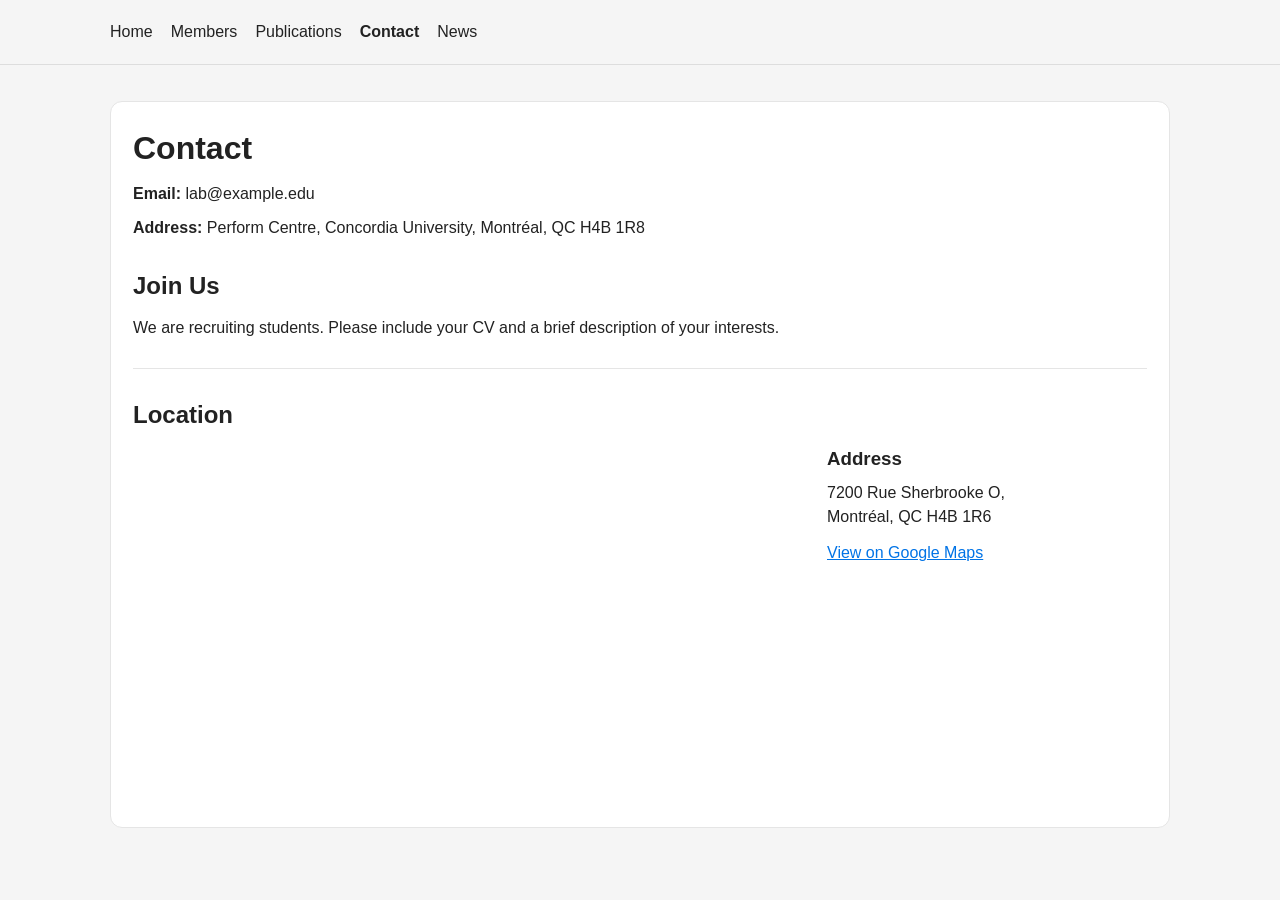
==== contact.html @ 84c17d94 "Add files via upload" ====
<!DOCTYPE html>
<html lang="en">

<head>
  <meta charset="UTF-8" />
  <meta name="viewport" content="width=device-width, initial-scale=1" />
  <title>Contact | Darlington Lab</title>
  <style>
    :root {
      --bg: #f5f5f5;
      --card: #ffffff;
      --text: #222;
      --muted: #555;
      --line: #e5e5e5;
      --navbg: #f5f5f5;
      --navline: #ddd;
      --link: #0073e6;
    }

    * {
      box-sizing: border-box;
    }

    body {
      font-family: Arial, sans-serif;
      margin: 0;
      color: var(--text);
      background: var(--bg);
      line-height: 1.5;
    }

    .container {
      max-width: 1100px;
      margin: 0 auto;
      padding: 0 20px;
    }

    nav {
      background: var(--navbg);
      border-bottom: 1px solid var(--navline);
    }

    nav .container {
      display: flex;
      gap: 18px;
      align-items: center;
      padding: 14px 20px;
    }

    nav a {
      text-decoration: none;
      color: var(--text);
      padding: 6px 0;
    }

    nav a.active {
      font-weight: 700;
    }

    main {
      padding: 36px 0 70px;
    }

    .card {
      background: var(--card);
      border: 1px solid var(--line);
      border-radius: 12px;
      padding: 22px;
    }

    h1 {
      margin: 0 0 10px;
    }

    h2 {
      margin: 28px 0 12px;
    }

    h3 {
      margin: 18px 0 8px;
    }

    p {
      margin: 10px 0;
    }

    ul {
      margin: 10px 0 0 22px;
    }

    a {
      color: var(--link);
    }

    a:hover {
      opacity: 0.9;
    }

    hr {
      border: none;
      border-top: 1px solid var(--line);
      margin: 28px 0;
    }

    /* News list */
    .news-list {
      list-style: none;
      padding: 0;
      margin: 0;
    }

    .news-list li {
      display: flex;
      gap: 18px;
      padding: 12px 0;
      border-bottom: 1px solid var(--line);
    }

    .news-date {
      font-weight: 700;
      min-width: 90px;
      color: #444;
    }

    .news-text {
      color: #333;
    }

    /* Members grid cards */
    .grid {
      display: grid;
      grid-template-columns: repeat(auto-fit, minmax(250px, 1fr));
      gap: 22px;
    }

    .member-card {
      background: var(--card);
      border: 1px solid var(--line);
      border-radius: 12px;
      padding: 18px;
      text-align: center;
    }

    .member-card img {
      width: 150px;
      height: 150px;
      object-fit: cover;
      border-radius: 50%;
      display: block;
      margin: 0 auto 12px;
    }

    .member-card h3 {
      margin: 10px 0 6px;
    }

    .member-card p {
      margin: 6px 0;
      color: var(--muted);
      font-size: 14px;
    }

    /* Location layout */
    .location-wrap {
      display: flex;
      gap: 20px;
      align-items: flex-start;
      justify-content: center;
      flex-wrap: wrap;
    }

    .map-box {
      flex: 1 1 640px;
      min-width: 320px;
    }

    .map-box iframe {
      width: 100%;
      height: 360px;
      border: 0;
      display: block;
      border-radius: 12px;
    }

    .addr-box {
      flex: 0 1 320px;
      min-width: 240px;
    }
  </style>

</head>

<body>

  <nav>
    <div class="container">
      <a href="index.html">Home</a>
      <a href="members.html">Members</a>
      <a href="publications.html">Publications</a>
      <a class="active" href="contact.html">Contact</a>
      <a href="news.html">News</a>
    </div>
  </nav>

  <main>
    <div class="container">

      <div class="card">
        <h1>Contact</h1>

        <p><strong>Email:</strong> lab@example.edu</p>
        <p><strong>Address:</strong> Perform Centre, Concordia University, Montréal, QC H4B 1R8</p>

        <h2>Join Us</h2>
        <p>We are recruiting students. Please include your CV and a brief description of your interests.</p>

        <hr />

        <h2>Location</h2>
        <div class="location-wrap">
          <div class="map-box">
            <iframe
              src="https://www.google.com/maps/embed?pb=!1m18!1m12!1m3!1d1399.3121478005976!2d-73.63801662219493!3d45.457226550811356!2m3!1f0!2f0!3f0!3m2!1i1024!2i768!4f13.1!3m3!1m2!1s0x4cc9172decec617d%3A0xe875adb3de2d89b!2sConcordia%20University%20School%20of%20Health!5e0!3m2!1szh-CN!2sca!4v1771370919265!5m2!1szh-CN!2sca"
              loading="lazy" referrerpolicy="no-referrer-when-downgrade">
            </iframe>
          </div>
          <div class="addr-box">
            <h3 style="margin-top:0;">Address</h3>
            <p style="margin:0 0 12px 0;">
              7200 Rue Sherbrooke O,<br />
              Montréal, QC H4B 1R6
            </p>
            <p style="margin:0;">
              <a href="https://www.google.com/maps?q=7200+Rue+Sherbrooke+O,+Montr%C3%A9al,+QC+H4B+1R6" target="_blank"
                rel="noopener">
                View on Google Maps
              </a>
            </p>
          </div>
        </div>
      </div>

    </div>
  </main>
</body>

</html>
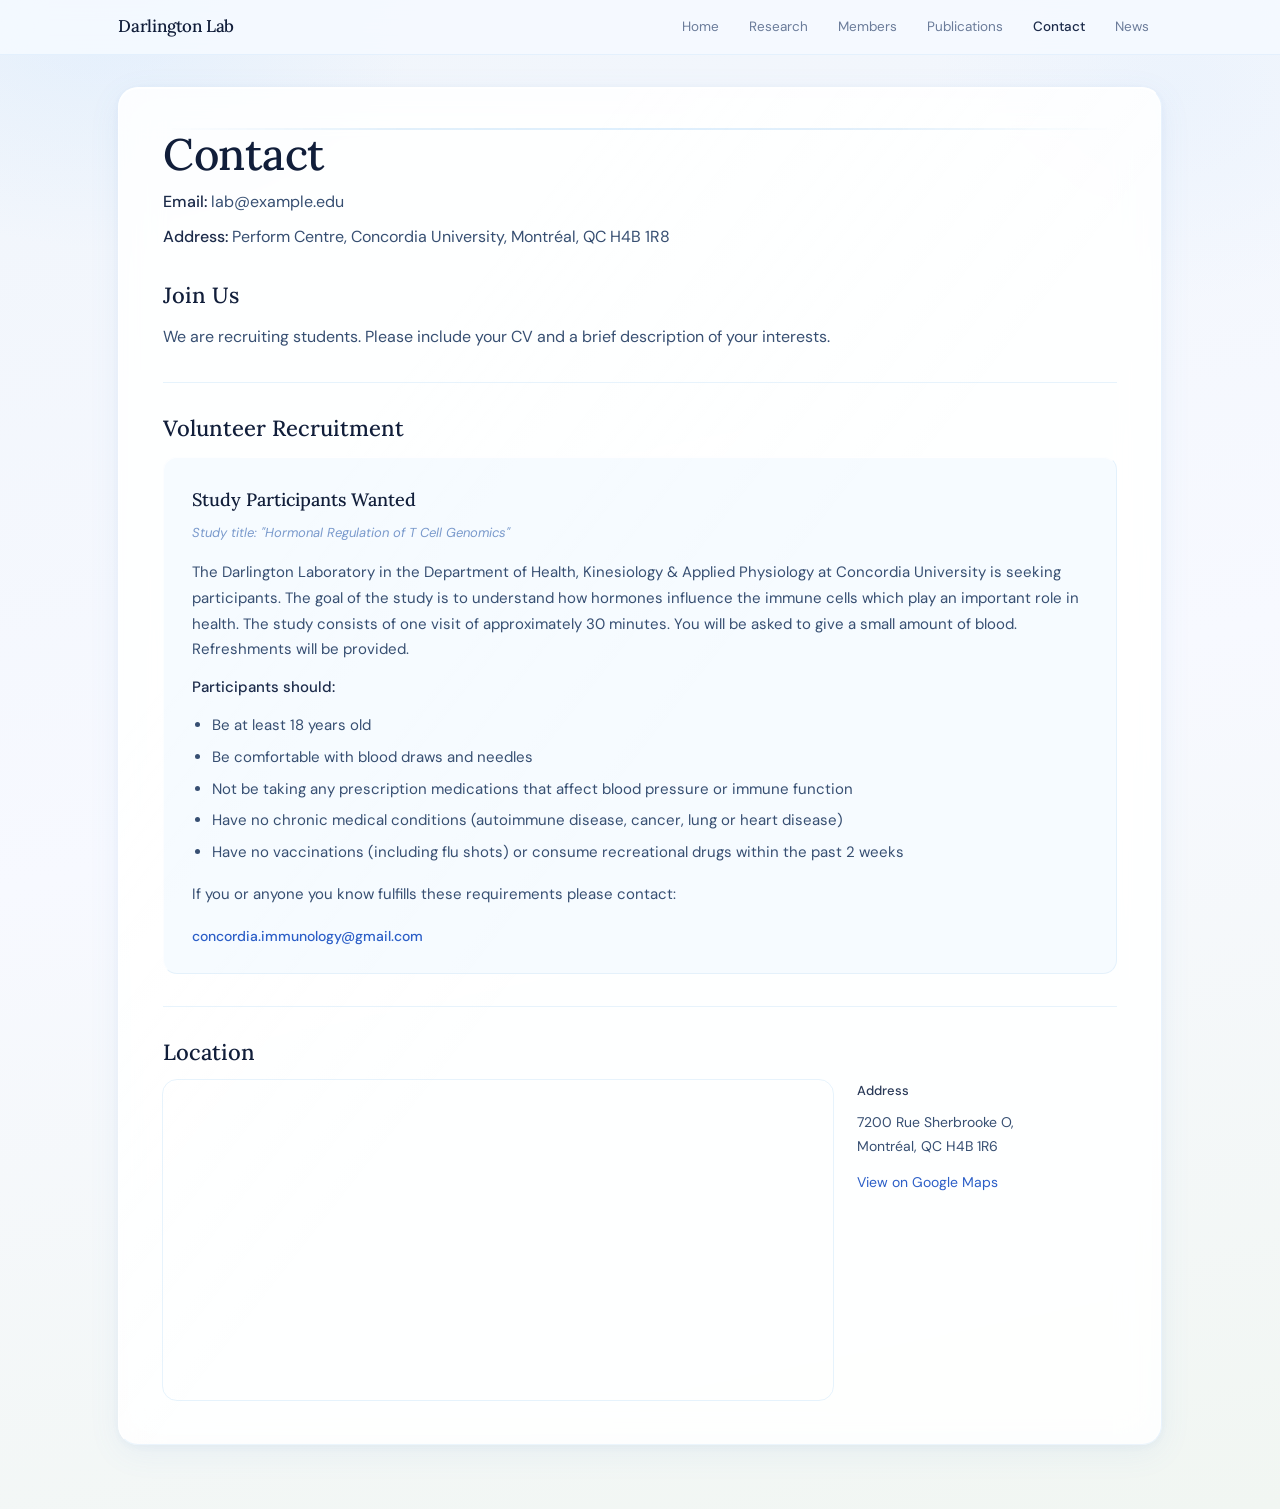
==== commit f915bffe: "Add files via upload 3.19, seperate research, adjust index, add volunteer" ====
--- a/contact.html
+++ b/contact.html
@@ -1,247 +1,203 @@
 <!DOCTYPE html>
 <html lang="en">
-
 <head>
   <meta charset="UTF-8" />
   <meta name="viewport" content="width=device-width, initial-scale=1" />
   <title>Contact | Darlington Lab</title>
+  <link href="https://fonts.googleapis.com/css2?family=Lora:ital,wght@0,400;0,500;1,400&family=DM+Sans:wght@300;400;500&display=swap" rel="stylesheet">
   <style>
-    :root {
-      --bg: #f5f5f5;
-      --card: #ffffff;
-      --text: #222;
-      --muted: #555;
-      --line: #e5e5e5;
-      --navbg: #f5f5f5;
-      --navline: #ddd;
-      --link: #0073e6;
+    *,*::before,*::after{box-sizing:border-box;margin:0;padding:0;}
+    body{font-family:'DM Sans',sans-serif;font-weight:400;line-height:1.72;color:#1c2b4a;
+      background:
+        radial-gradient(ellipse 45% 30% at 8% 0%,rgba(186,219,255,0.25) 0%,transparent 55%),
+        radial-gradient(ellipse 38% 28% at 92% 6%,rgba(200,225,255,0.16) 0%,transparent 50%),
+        linear-gradient(168deg,#f0f5fb 0%,#f7f9ff 50%,#f1f6f2 100%);
+      min-height:100vh;}
+    .g{position:relative;background:rgba(255,255,255,0.82);
+      backdrop-filter:blur(20px) brightness(1.02) saturate(1.06);
+      -webkit-backdrop-filter:blur(20px) brightness(1.02) saturate(1.06);
+      border-top:1px solid rgba(255,255,255,0.92);
+      border-left:1px solid rgba(255,255,255,0.72);
+      border-right:1px solid rgba(170,210,245,0.26);
+      border-bottom:1px solid rgba(158,200,238,0.20);
+      box-shadow:0 1px 0 rgba(255,255,255,0.88) inset,-1px 0 0 rgba(255,255,255,0.50) inset,
+        0 8px 32px rgba(90,140,210,0.08),0 2px 8px rgba(90,140,210,0.06);
+      overflow:hidden;}
+    .g::before{content:'';position:absolute;top:0;left:8%;right:8%;height:1px;
+      background:rgba(255,255,255,0.96);pointer-events:none;z-index:9;}
+    .g::after{content:'';position:absolute;inset:0;
+      background:linear-gradient(128deg,transparent 24%,rgba(255,255,255,0.18) 31%,rgba(255,255,255,0.22) 36%,rgba(255,255,255,0.10) 42%,transparent 53%);
+      pointer-events:none;z-index:2;}
+    .g-edge{position:absolute;bottom:0;left:0;right:0;height:2px;
+      background:linear-gradient(90deg,transparent,rgba(152,200,240,0.28) 25%,rgba(172,215,250,0.40) 50%,rgba(152,200,240,0.28) 75%,transparent);
+      pointer-events:none;}
+    .g>*{position:relative;z-index:3;}
+    nav{position:sticky;top:0;z-index:50;background:rgba(245,250,255,0.88);
+      backdrop-filter:blur(20px);-webkit-backdrop-filter:blur(20px);
+      border-bottom:1px solid rgba(170,210,245,0.22);}
+    .nav-inner{max-width:1100px;margin:0 auto;padding:0 28px;
+      display:flex;align-items:center;justify-content:space-between;height:54px;}
+    .nav-logo{font-family:'Lora',serif;font-size:17px;font-weight:500;
+      color:#111e3a;text-decoration:none;letter-spacing:-0.2px;}
+    .nav-links{display:flex;gap:4px;}
+    .nav-links a{text-decoration:none;font-size:13.5px;font-weight:400;color:#6b7c9a;
+      padding:6px 13px;border-radius:8px;transition:color .18s,background .18s;}
+    .nav-links a:hover{color:#1c2b4a;background:rgba(255,255,255,0.60);}
+    .nav-links a.active{font-weight:500;color:#1c2b4a;}
+    .wrap{max-width:1100px;margin:0 auto;padding:32px 28px 64px;}
+    .card{border-radius:20px;padding:40px 44px 44px;}
+    hr{border:none;border-top:1px solid rgba(170,210,245,0.28);margin:32px 0;}
+    h1{font-family:'Lora',serif;font-size:44px;font-weight:500;letter-spacing:-0.3px;
+      color:#111e3a;margin:0 0 10px;line-height:1.1;}
+    h2{font-family:'Lora',serif;font-size:22px;font-weight:500;color:#111e3a;
+      margin:32px 0 14px;line-height:1.2;}
+    h2:first-of-type{margin-top:0;}
+    h3{font-family:'DM Sans',sans-serif;font-size:13px;font-weight:500;color:#2a3a58;margin:0 0 8px;}
+    p{font-size:16px;margin:7px 0;color:#374f72;}
+    strong{font-weight:500;color:#1c2b4a;}
+    a{color:#2b5ec7;text-decoration:none;transition:color .18s;}
+    a:hover{color:#1a3fa0;}
+    ul{margin:10px 0 0 22px;font-size:16px;color:#374f72;}
+    li{margin-bottom:7px;}
+    .news-list{list-style:none;padding:0;margin:0;}
+    .news-list li{display:flex;gap:22px;padding:13px 0;border-bottom:1px solid rgba(170,210,245,0.22);}
+    .news-list li:last-child{border-bottom:none;}
+    .news-date{font-size:13px;font-weight:400;min-width:74px;color:#7a9acc;padding-top:2px;}
+    .news-text{font-size:15px;color:#2e3f5c;}
+    .news-text em{font-style:italic;color:#1c2b4a;}
+    .grid{display:grid;grid-template-columns:repeat(3,1fr);gap:14px;}
+    .member-card{border-radius:14px;padding:24px 18px;text-align:center;
+      background:rgba(255,255,255,0.55);
+      border-top:1px solid rgba(255,255,255,0.90);border-left:1px solid rgba(255,255,255,0.68);
+      border-right:1px solid rgba(170,210,245,0.22);border-bottom:1px solid rgba(158,200,238,0.18);
+      box-shadow:0 1px 0 rgba(255,255,255,0.80) inset;position:relative;overflow:hidden;}
+    .member-card::before{content:'';position:absolute;top:0;left:8%;right:8%;height:1px;
+      background:rgba(255,255,255,0.90);pointer-events:none;}
+    .member-card>*{position:relative;z-index:2;}
+    .member-card img{width:90px;height:90px;border-radius:50%;object-fit:cover;
+      display:block;margin:0 auto 14px;border:1px solid rgba(255,255,255,0.72);
+      box-shadow:0 3px 14px rgba(80,130,210,0.12);}
+    .member-card h3{font-size:15px;font-weight:500;color:#1c2b4a;margin:0 0 4px;}
+    .member-card .role{font-size:13px;color:#6b7c9a;margin:0;}
+    .member-card .field{font-size:12px;color:#9ab0cc;margin:3px 0 0;}
+    .pub-year{font-family:'Lora',serif;font-size:19px;font-weight:500;
+      color:#111e3a;margin:28px 0 10px;}
+    .pub-year:first-of-type{margin-top:0;}
+    .pub-list{list-style:none;padding:0;margin:0;}
+    .pub-list li{font-size:15px;color:#374f72;line-height:1.65;
+      padding:10px 0 10px 16px;border-bottom:1px solid rgba(170,210,245,0.18);position:relative;}
+    .pub-list li:last-child{border-bottom:none;}
+    .pub-list li::before{content:'';position:absolute;left:0;top:19px;
+      width:4px;height:4px;border-radius:50%;background:rgba(120,170,230,0.5);}
+    .pub-list li em{font-style:italic;}
+    .pub-list a{font-size:13px;color:#2b5ec7;margin-left:6px;}
+    .location-wrap{display:flex;gap:24px;align-items:flex-start;flex-wrap:wrap;}
+    .map-box{flex:1 1 600px;min-width:300px;}
+    .map-box iframe{width:100%;height:320px;border:0;display:block;border-radius:14px;
+      outline:1px solid rgba(170,210,245,0.28);}
+    .addr-box{flex:0 1 260px;min-width:200px;}
+    .addr-box h3{margin:0 0 8px;}
+    .addr-box p{font-size:14px;color:#374f72;margin:0 0 12px;}
+    /* technique tags */
+    .tags{display:flex;flex-wrap:wrap;gap:8px;margin-top:12px;}
+    .tag{font-size:13px;font-weight:400;color:#2e4a7a;
+      background:rgba(210,228,255,0.45);
+      border:1px solid rgba(170,210,245,0.50);
+      border-radius:6px;padding:5px 13px;}
+    /* volunteer box */
+    .volunteer-box{
+      background:rgba(230,242,255,0.45);
+      border:1px solid rgba(150,200,245,0.40);
+      border-radius:14px;padding:28px 32px;margin-top:4px;}
+    .volunteer-box h3{font-family:'Lora',serif;font-size:18px;font-weight:500;
+      color:#111e3a;margin:0 0 12px;}
+    .volunteer-box p{font-size:15px;color:#374f72;margin:0 0 10px;}
+    .volunteer-box ul{margin:10px 0 10px 22px;font-size:15px;color:#374f72;}
+    .volunteer-box li{margin-bottom:6px;}
+    .volunteer-box .contact-line{font-size:15px;color:#374f72;margin-top:14px;}
+
+    .volunteer-box{
+      border-radius:14px;padding:28px 28px 24px;margin-top:4px;
+      background:rgba(235,245,255,0.45);
+      border-top:1px solid rgba(255,255,255,0.90);
+      border-left:1px solid rgba(255,255,255,0.68);
+      border-right:1px solid rgba(170,210,245,0.25);
+      border-bottom:1px solid rgba(158,200,238,0.20);
+      box-shadow:0 1px 0 rgba(255,255,255,0.80) inset;
+      position:relative;overflow:hidden;
     }
-
-    * {
-      box-sizing: border-box;
+    .volunteer-box::before{content:'';position:absolute;top:0;left:8%;right:8%;height:1px;
+      background:rgba(255,255,255,0.90);pointer-events:none;}
+    .volunteer-box>*{position:relative;z-index:2;}
+    .volunteer-box h3{font-size:18px;font-family:'Lora',serif;font-weight:500;
+      color:#111e3a;margin:0 0 6px;}
+    .volunteer-box .vol-sub{font-size:13px;color:#7a9acc;margin:0 0 16px;font-style:italic;}
+    .volunteer-box p{font-size:15px;color:#374f72;margin-bottom:12px;}
+    .volunteer-box ul{font-size:15px;color:#374f72;margin:8px 0 16px 20px;}
+    .volunteer-box li{margin-bottom:6px;}
+    .vol-email{
+      display:inline-block;margin-top:4px;
+      font-size:14px;font-weight:500;color:#2b5ec7;
     }
-
-    body {
-      font-family: Arial, sans-serif;
-      margin: 0;
-      color: var(--text);
-      background: var(--bg);
-      line-height: 1.5;
-    }
-
-    .container {
-      max-width: 1100px;
-      margin: 0 auto;
-      padding: 0 20px;
-    }
-
-    nav {
-      background: var(--navbg);
-      border-bottom: 1px solid var(--navline);
-    }
-
-    nav .container {
-      display: flex;
-      gap: 18px;
-      align-items: center;
-      padding: 14px 20px;
-    }
-
-    nav a {
-      text-decoration: none;
-      color: var(--text);
-      padding: 6px 0;
-    }
-
-    nav a.active {
-      font-weight: 700;
-    }
-
-    main {
-      padding: 36px 0 70px;
-    }
-
-    .card {
-      background: var(--card);
-      border: 1px solid var(--line);
-      border-radius: 12px;
-      padding: 22px;
-    }
-
-    h1 {
-      margin: 0 0 10px;
-    }
-
-    h2 {
-      margin: 28px 0 12px;
-    }
-
-    h3 {
-      margin: 18px 0 8px;
-    }
-
-    p {
-      margin: 10px 0;
-    }
-
-    ul {
-      margin: 10px 0 0 22px;
-    }
-
-    a {
-      color: var(--link);
-    }
-
-    a:hover {
-      opacity: 0.9;
-    }
-
-    hr {
-      border: none;
-      border-top: 1px solid var(--line);
-      margin: 28px 0;
-    }
-
-    /* News list */
-    .news-list {
-      list-style: none;
-      padding: 0;
-      margin: 0;
-    }
-
-    .news-list li {
-      display: flex;
-      gap: 18px;
-      padding: 12px 0;
-      border-bottom: 1px solid var(--line);
-    }
-
-    .news-date {
-      font-weight: 700;
-      min-width: 90px;
-      color: #444;
-    }
-
-    .news-text {
-      color: #333;
-    }
-
-    /* Members grid cards */
-    .grid {
-      display: grid;
-      grid-template-columns: repeat(auto-fit, minmax(250px, 1fr));
-      gap: 22px;
-    }
-
-    .member-card {
-      background: var(--card);
-      border: 1px solid var(--line);
-      border-radius: 12px;
-      padding: 18px;
-      text-align: center;
-    }
-
-    .member-card img {
-      width: 150px;
-      height: 150px;
-      object-fit: cover;
-      border-radius: 50%;
-      display: block;
-      margin: 0 auto 12px;
-    }
-
-    .member-card h3 {
-      margin: 10px 0 6px;
-    }
-
-    .member-card p {
-      margin: 6px 0;
-      color: var(--muted);
-      font-size: 14px;
-    }
-
-    /* Location layout */
-    .location-wrap {
-      display: flex;
-      gap: 20px;
-      align-items: flex-start;
-      justify-content: center;
-      flex-wrap: wrap;
-    }
-
-    .map-box {
-      flex: 1 1 640px;
-      min-width: 320px;
-    }
-
-    .map-box iframe {
-      width: 100%;
-      height: 360px;
-      border: 0;
-      display: block;
-      border-radius: 12px;
-    }
-
-    .addr-box {
-      flex: 0 1 320px;
-      min-width: 240px;
-    }
-  </style>
-
+</style>
 </head>
-
 <body>
-
-  <nav>
-    <div class="container">
-      <a href="index.html">Home</a>
+<nav>
+  <div class="nav-inner">
+    <a class="nav-logo" href="index.html">Darlington Lab</a>
+    <div class="nav-links"><a href="index.html">Home</a>
+      <a href="research.html">Research</a>
       <a href="members.html">Members</a>
       <a href="publications.html">Publications</a>
       <a class="active" href="contact.html">Contact</a>
-      <a href="news.html">News</a>
-    </div>
-  </nav>
-
-  <main>
-    <div class="container">
-
-      <div class="card">
-        <h1>Contact</h1>
-
-        <p><strong>Email:</strong> lab@example.edu</p>
-        <p><strong>Address:</strong> Perform Centre, Concordia University, Montréal, QC H4B 1R8</p>
-
-        <h2>Join Us</h2>
-        <p>We are recruiting students. Please include your CV and a brief description of your interests.</p>
-
-        <hr />
-
-        <h2>Location</h2>
-        <div class="location-wrap">
-          <div class="map-box">
-            <iframe
-              src="https://www.google.com/maps/embed?pb=!1m18!1m12!1m3!1d1399.3121478005976!2d-73.63801662219493!3d45.457226550811356!2m3!1f0!2f0!3f0!3m2!1i1024!2i768!4f13.1!3m3!1m2!1s0x4cc9172decec617d%3A0xe875adb3de2d89b!2sConcordia%20University%20School%20of%20Health!5e0!3m2!1szh-CN!2sca!4v1771370919265!5m2!1szh-CN!2sca"
-              loading="lazy" referrerpolicy="no-referrer-when-downgrade">
-            </iframe>
-          </div>
-          <div class="addr-box">
-            <h3 style="margin-top:0;">Address</h3>
-            <p style="margin:0 0 12px 0;">
-              7200 Rue Sherbrooke O,<br />
-              Montréal, QC H4B 1R6
-            </p>
-            <p style="margin:0;">
-              <a href="https://www.google.com/maps?q=7200+Rue+Sherbrooke+O,+Montr%C3%A9al,+QC+H4B+1R6" target="_blank"
-                rel="noopener">
-                View on Google Maps
-              </a>
-            </p>
-          </div>
-        </div>
-      </div>
-
-    </div>
-  </main>
+      <a href="news.html">News</a></div>
+  </div>
+</nav>
+<div class="wrap">
+  <div class="card g">
+    <div class="g-edge"></div>
+    
+<h1>Contact</h1>
+<p style="margin-top:8px;"><strong>Email:</strong> lab@example.edu</p>
+<p><strong>Address:</strong> Perform Centre, Concordia University, Montréal, QC H4B 1R8</p>
+
+<h2 style="margin-top:32px;">Join Us</h2>
+<p>We are recruiting students. Please include your CV and a brief description of your interests.</p>
+
+<hr />
+
+<h2>Volunteer Recruitment</h2>
+<div class="volunteer-box">
+  <h3>Study Participants Wanted</h3>
+  <p class="vol-sub">Study title: "Hormonal Regulation of T Cell Genomics"</p>
+  <p>The Darlington Laboratory in the Department of Health, Kinesiology &amp; Applied Physiology at Concordia University is seeking participants. The goal of the study is to understand how hormones influence the immune cells which play an important role in health. The study consists of one visit of approximately 30 minutes. You will be asked to give a small amount of blood. Refreshments will be provided.</p>
+  <p><strong>Participants should:</strong></p>
+  <ul>
+    <li>Be at least 18 years old</li>
+    <li>Be comfortable with blood draws and needles</li>
+    <li>Not be taking any prescription medications that affect blood pressure or immune function</li>
+    <li>Have no chronic medical conditions (autoimmune disease, cancer, lung or heart disease)</li>
+    <li>Have no vaccinations (including flu shots) or consume recreational drugs within the past 2 weeks</li>
+  </ul>
+  <p>If you or anyone you know fulfills these requirements please contact:</p>
+  <a class="vol-email" href="mailto:concordia.immunology@gmail.com">concordia.immunology@gmail.com</a>
+</div>
+
+<hr />
+
+<h2>Location</h2>
+<div class="location-wrap">
+  <div class="map-box">
+    <iframe src="https://www.google.com/maps/embed?pb=!1m18!1m12!1m3!1d1399.3121478005976!2d-73.63801662219493!3d45.457226550811356!2m3!1f0!2f0!3f0!3m2!1i1024!2i768!4f13.1!3m3!1m2!1s0x4cc9172decec617d%3A0xe875adb3de2d89b!2sConcordia%20University%20School%20of%20Health!5e0!3m2!1szh-CN!2sca!4v1771370919265!5m2!1szh-CN!2sca" loading="lazy" referrerpolicy="no-referrer-when-downgrade"></iframe>
+  </div>
+  <div class="addr-box">
+    <h3>Address</h3>
+    <p>7200 Rue Sherbrooke O,<br>Montréal, QC H4B 1R6</p>
+    <p><a href="https://www.google.com/maps?q=7200+Rue+Sherbrooke+O,+Montr%C3%A9al,+QC+H4B+1R6" target="_blank" rel="noopener">View on Google Maps</a></p>
+  </div>
+</div>
+
+  </div>
+</div>
 </body>
-
 </html>
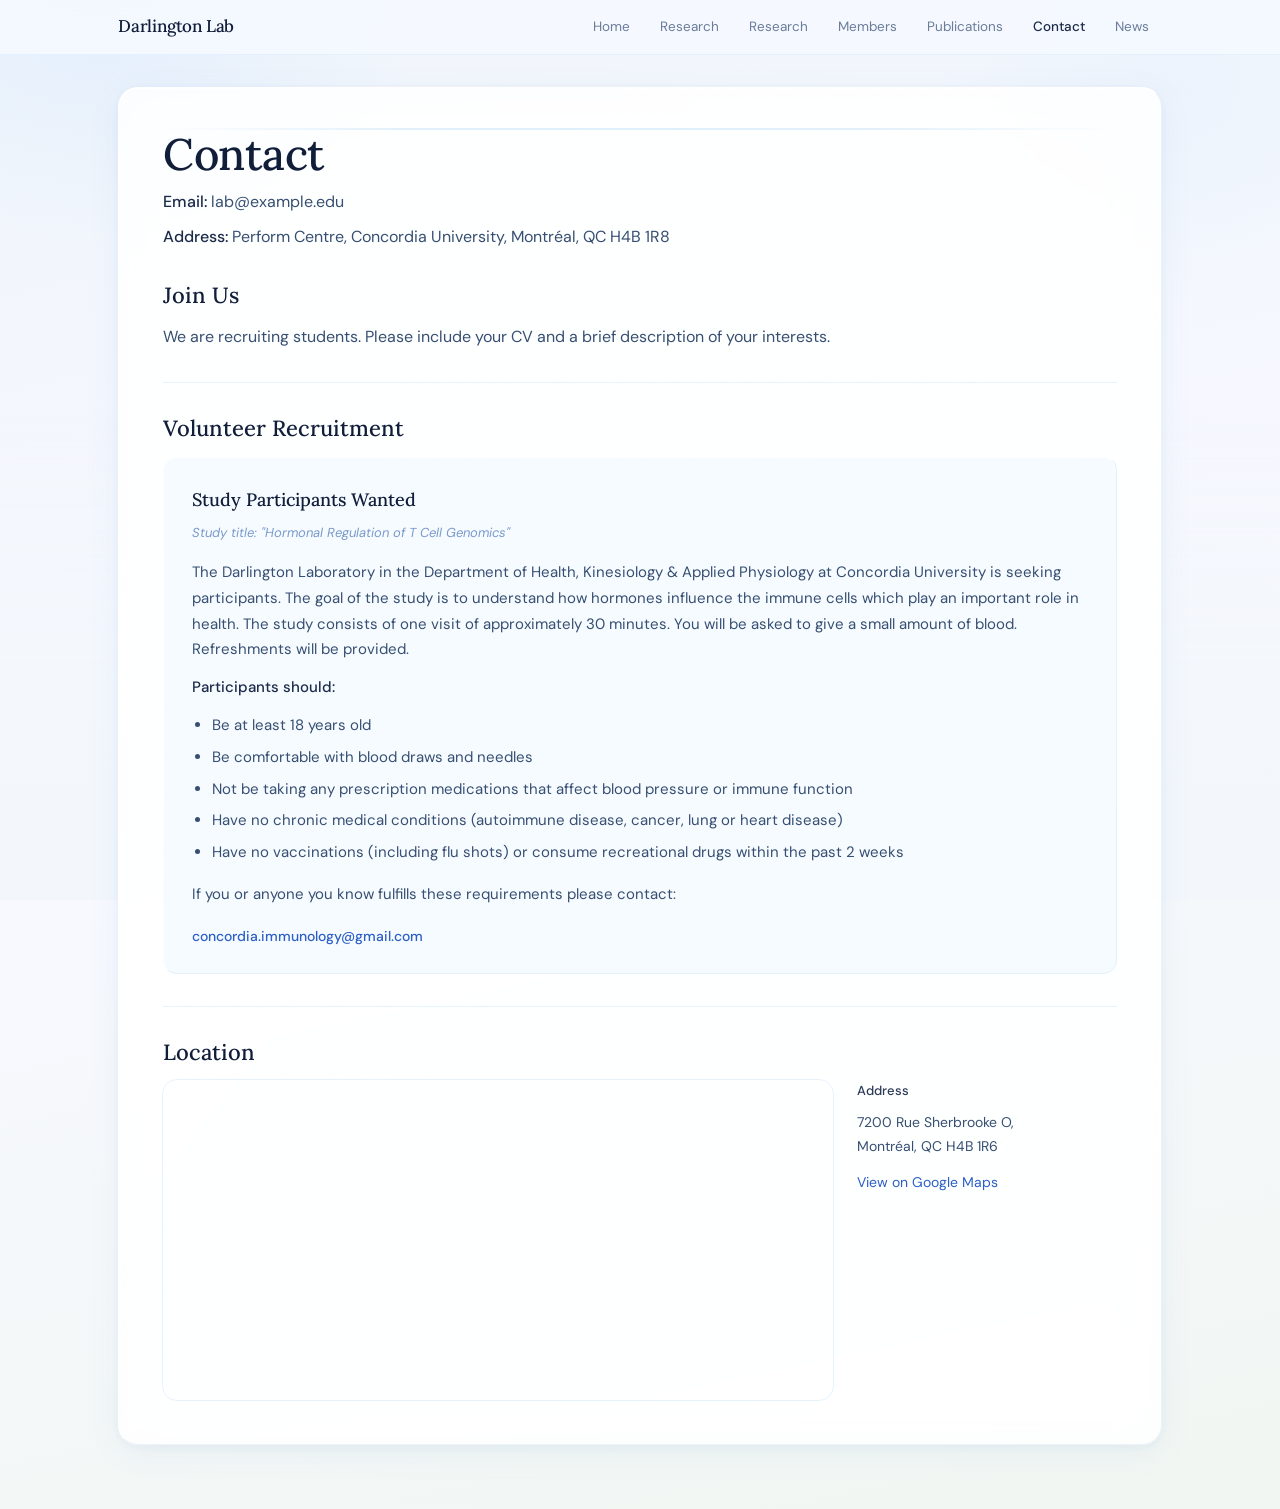
==== commit 8d841ce1: "Add files via upload add research bar to all" ====
--- a/contact.html
+++ b/contact.html
@@ -1,203 +1,633 @@
 <!DOCTYPE html>
 <html lang="en">
+
 <head>
   <meta charset="UTF-8" />
   <meta name="viewport" content="width=device-width, initial-scale=1" />
   <title>Contact | Darlington Lab</title>
-  <link href="https://fonts.googleapis.com/css2?family=Lora:ital,wght@0,400;0,500;1,400&family=DM+Sans:wght@300;400;500&display=swap" rel="stylesheet">
+  <link
+    href="https://fonts.googleapis.com/css2?family=Lora:ital,wght@0,400;0,500;1,400&family=DM+Sans:wght@300;400;500&display=swap"
+    rel="stylesheet">
   <style>
-    *,*::before,*::after{box-sizing:border-box;margin:0;padding:0;}
-    body{font-family:'DM Sans',sans-serif;font-weight:400;line-height:1.72;color:#1c2b4a;
+    *,
+    *::before,
+    *::after {
+      box-sizing: border-box;
+      margin: 0;
+      padding: 0;
+    }
+
+    body {
+      font-family: 'DM Sans', sans-serif;
+      font-weight: 400;
+      line-height: 1.72;
+      color: #1c2b4a;
       background:
-        radial-gradient(ellipse 45% 30% at 8% 0%,rgba(186,219,255,0.25) 0%,transparent 55%),
-        radial-gradient(ellipse 38% 28% at 92% 6%,rgba(200,225,255,0.16) 0%,transparent 50%),
-        linear-gradient(168deg,#f0f5fb 0%,#f7f9ff 50%,#f1f6f2 100%);
-      min-height:100vh;}
-    .g{position:relative;background:rgba(255,255,255,0.82);
-      backdrop-filter:blur(20px) brightness(1.02) saturate(1.06);
-      -webkit-backdrop-filter:blur(20px) brightness(1.02) saturate(1.06);
-      border-top:1px solid rgba(255,255,255,0.92);
-      border-left:1px solid rgba(255,255,255,0.72);
-      border-right:1px solid rgba(170,210,245,0.26);
-      border-bottom:1px solid rgba(158,200,238,0.20);
-      box-shadow:0 1px 0 rgba(255,255,255,0.88) inset,-1px 0 0 rgba(255,255,255,0.50) inset,
-        0 8px 32px rgba(90,140,210,0.08),0 2px 8px rgba(90,140,210,0.06);
-      overflow:hidden;}
-    .g::before{content:'';position:absolute;top:0;left:8%;right:8%;height:1px;
-      background:rgba(255,255,255,0.96);pointer-events:none;z-index:9;}
-    .g::after{content:'';position:absolute;inset:0;
-      background:linear-gradient(128deg,transparent 24%,rgba(255,255,255,0.18) 31%,rgba(255,255,255,0.22) 36%,rgba(255,255,255,0.10) 42%,transparent 53%);
-      pointer-events:none;z-index:2;}
-    .g-edge{position:absolute;bottom:0;left:0;right:0;height:2px;
-      background:linear-gradient(90deg,transparent,rgba(152,200,240,0.28) 25%,rgba(172,215,250,0.40) 50%,rgba(152,200,240,0.28) 75%,transparent);
-      pointer-events:none;}
-    .g>*{position:relative;z-index:3;}
-    nav{position:sticky;top:0;z-index:50;background:rgba(245,250,255,0.88);
-      backdrop-filter:blur(20px);-webkit-backdrop-filter:blur(20px);
-      border-bottom:1px solid rgba(170,210,245,0.22);}
-    .nav-inner{max-width:1100px;margin:0 auto;padding:0 28px;
-      display:flex;align-items:center;justify-content:space-between;height:54px;}
-    .nav-logo{font-family:'Lora',serif;font-size:17px;font-weight:500;
-      color:#111e3a;text-decoration:none;letter-spacing:-0.2px;}
-    .nav-links{display:flex;gap:4px;}
-    .nav-links a{text-decoration:none;font-size:13.5px;font-weight:400;color:#6b7c9a;
-      padding:6px 13px;border-radius:8px;transition:color .18s,background .18s;}
-    .nav-links a:hover{color:#1c2b4a;background:rgba(255,255,255,0.60);}
-    .nav-links a.active{font-weight:500;color:#1c2b4a;}
-    .wrap{max-width:1100px;margin:0 auto;padding:32px 28px 64px;}
-    .card{border-radius:20px;padding:40px 44px 44px;}
-    hr{border:none;border-top:1px solid rgba(170,210,245,0.28);margin:32px 0;}
-    h1{font-family:'Lora',serif;font-size:44px;font-weight:500;letter-spacing:-0.3px;
-      color:#111e3a;margin:0 0 10px;line-height:1.1;}
-    h2{font-family:'Lora',serif;font-size:22px;font-weight:500;color:#111e3a;
-      margin:32px 0 14px;line-height:1.2;}
-    h2:first-of-type{margin-top:0;}
-    h3{font-family:'DM Sans',sans-serif;font-size:13px;font-weight:500;color:#2a3a58;margin:0 0 8px;}
-    p{font-size:16px;margin:7px 0;color:#374f72;}
-    strong{font-weight:500;color:#1c2b4a;}
-    a{color:#2b5ec7;text-decoration:none;transition:color .18s;}
-    a:hover{color:#1a3fa0;}
-    ul{margin:10px 0 0 22px;font-size:16px;color:#374f72;}
-    li{margin-bottom:7px;}
-    .news-list{list-style:none;padding:0;margin:0;}
-    .news-list li{display:flex;gap:22px;padding:13px 0;border-bottom:1px solid rgba(170,210,245,0.22);}
-    .news-list li:last-child{border-bottom:none;}
-    .news-date{font-size:13px;font-weight:400;min-width:74px;color:#7a9acc;padding-top:2px;}
-    .news-text{font-size:15px;color:#2e3f5c;}
-    .news-text em{font-style:italic;color:#1c2b4a;}
-    .grid{display:grid;grid-template-columns:repeat(3,1fr);gap:14px;}
-    .member-card{border-radius:14px;padding:24px 18px;text-align:center;
-      background:rgba(255,255,255,0.55);
-      border-top:1px solid rgba(255,255,255,0.90);border-left:1px solid rgba(255,255,255,0.68);
-      border-right:1px solid rgba(170,210,245,0.22);border-bottom:1px solid rgba(158,200,238,0.18);
-      box-shadow:0 1px 0 rgba(255,255,255,0.80) inset;position:relative;overflow:hidden;}
-    .member-card::before{content:'';position:absolute;top:0;left:8%;right:8%;height:1px;
-      background:rgba(255,255,255,0.90);pointer-events:none;}
-    .member-card>*{position:relative;z-index:2;}
-    .member-card img{width:90px;height:90px;border-radius:50%;object-fit:cover;
-      display:block;margin:0 auto 14px;border:1px solid rgba(255,255,255,0.72);
-      box-shadow:0 3px 14px rgba(80,130,210,0.12);}
-    .member-card h3{font-size:15px;font-weight:500;color:#1c2b4a;margin:0 0 4px;}
-    .member-card .role{font-size:13px;color:#6b7c9a;margin:0;}
-    .member-card .field{font-size:12px;color:#9ab0cc;margin:3px 0 0;}
-    .pub-year{font-family:'Lora',serif;font-size:19px;font-weight:500;
-      color:#111e3a;margin:28px 0 10px;}
-    .pub-year:first-of-type{margin-top:0;}
-    .pub-list{list-style:none;padding:0;margin:0;}
-    .pub-list li{font-size:15px;color:#374f72;line-height:1.65;
-      padding:10px 0 10px 16px;border-bottom:1px solid rgba(170,210,245,0.18);position:relative;}
-    .pub-list li:last-child{border-bottom:none;}
-    .pub-list li::before{content:'';position:absolute;left:0;top:19px;
-      width:4px;height:4px;border-radius:50%;background:rgba(120,170,230,0.5);}
-    .pub-list li em{font-style:italic;}
-    .pub-list a{font-size:13px;color:#2b5ec7;margin-left:6px;}
-    .location-wrap{display:flex;gap:24px;align-items:flex-start;flex-wrap:wrap;}
-    .map-box{flex:1 1 600px;min-width:300px;}
-    .map-box iframe{width:100%;height:320px;border:0;display:block;border-radius:14px;
-      outline:1px solid rgba(170,210,245,0.28);}
-    .addr-box{flex:0 1 260px;min-width:200px;}
-    .addr-box h3{margin:0 0 8px;}
-    .addr-box p{font-size:14px;color:#374f72;margin:0 0 12px;}
+        radial-gradient(ellipse 45% 30% at 8% 0%, rgba(186, 219, 255, 0.25) 0%, transparent 55%),
+        radial-gradient(ellipse 38% 28% at 92% 6%, rgba(200, 225, 255, 0.16) 0%, transparent 50%),
+        linear-gradient(168deg, #f0f5fb 0%, #f7f9ff 50%, #f1f6f2 100%);
+      min-height: 100vh;
+    }
+
+    /* ── full page background ── */
+    body::before {
+      content: '';
+      position: fixed;
+      inset: 0;
+      z-index: 0;
+      background-image: url('bg1.jpg');
+      background-size: cover;
+      background-position: center 10%;
+      opacity: 0.6;
+    }
+
+    /* fade bottom half of photo into plain bg color */
+    body::after {
+      content: '';
+      position: fixed;
+      inset: 0;
+      z-index: 1;
+      background: linear-gradient(to bottom,
+          transparent 0%,
+          transparent 45%,
+          rgba(243, 247, 252, 0.5) 62%,
+          rgba(243, 247, 252, 0.92) 76%,
+          rgba(243, 247, 252, 1.0) 88%);
+    }
+
+    /* everything sits above the bg layers */
+    nav,
+    .wrap {
+      position: relative;
+      z-index: 2;
+    }
+
+    .g {
+      position: relative;
+      background: rgba(255, 255, 255, 0.82);
+      backdrop-filter: blur(20px) brightness(1.02) saturate(1.06);
+      -webkit-backdrop-filter: blur(20px) brightness(1.02) saturate(1.06);
+      border-top: 1px solid rgba(255, 255, 255, 0.92);
+      border-left: 1px solid rgba(255, 255, 255, 0.72);
+      border-right: 1px solid rgba(170, 210, 245, 0.26);
+      border-bottom: 1px solid rgba(158, 200, 238, 0.20);
+      box-shadow: 0 1px 0 rgba(255, 255, 255, 0.88) inset, -1px 0 0 rgba(255, 255, 255, 0.50) inset,
+        0 8px 32px rgba(90, 140, 210, 0.08), 0 2px 8px rgba(90, 140, 210, 0.06);
+      overflow: hidden;
+    }
+
+    .g::before {
+      content: '';
+      position: absolute;
+      top: 0;
+      left: 8%;
+      right: 8%;
+      height: 1px;
+      background: rgba(255, 255, 255, 0.96);
+      pointer-events: none;
+      z-index: 9;
+    }
+
+    .g::after {
+      content: '';
+      position: absolute;
+      inset: 0;
+      background: linear-gradient(128deg, transparent 24%, rgba(255, 255, 255, 0.18) 31%, rgba(255, 255, 255, 0.22) 36%, rgba(255, 255, 255, 0.10) 42%, transparent 53%);
+      pointer-events: none;
+      z-index: 2;
+    }
+
+    .g-edge {
+      position: absolute;
+      bottom: 0;
+      left: 0;
+      right: 0;
+      height: 2px;
+      background: linear-gradient(90deg, transparent, rgba(152, 200, 240, 0.28) 25%, rgba(172, 215, 250, 0.40) 50%, rgba(152, 200, 240, 0.28) 75%, transparent);
+      pointer-events: none;
+    }
+
+    .g>* {
+      position: relative;
+      z-index: 3;
+    }
+
+    nav {
+      position: sticky;
+      top: 0;
+      z-index: 50;
+      background: rgba(245, 250, 255, 0.88);
+      backdrop-filter: blur(20px);
+      -webkit-backdrop-filter: blur(20px);
+      border-bottom: 1px solid rgba(170, 210, 245, 0.22);
+    }
+
+    .nav-inner {
+      max-width: 1100px;
+      margin: 0 auto;
+      padding: 0 28px;
+      display: flex;
+      align-items: center;
+      justify-content: space-between;
+      height: 54px;
+    }
+
+    .nav-logo {
+      font-family: 'Lora', serif;
+      font-size: 17px;
+      font-weight: 500;
+      color: #111e3a;
+      text-decoration: none;
+      letter-spacing: -0.2px;
+    }
+
+    .nav-links {
+      display: flex;
+      gap: 4px;
+    }
+
+    .nav-links a {
+      text-decoration: none;
+      font-size: 13.5px;
+      font-weight: 400;
+      color: #6b7c9a;
+      padding: 6px 13px;
+      border-radius: 8px;
+      transition: color .18s, background .18s;
+    }
+
+    .nav-links a:hover {
+      color: #1c2b4a;
+      background: rgba(255, 255, 255, 0.60);
+    }
+
+    .nav-links a.active {
+      font-weight: 500;
+      color: #1c2b4a;
+    }
+
+    .wrap {
+      max-width: 1100px;
+      margin: 0 auto;
+      padding: 32px 28px 64px;
+    }
+
+    .card {
+      border-radius: 20px;
+      padding: 40px 44px 44px;
+    }
+
+    hr {
+      border: none;
+      border-top: 1px solid rgba(170, 210, 245, 0.28);
+      margin: 32px 0;
+    }
+
+    h1 {
+      font-family: 'Lora', serif;
+      font-size: 44px;
+      font-weight: 500;
+      letter-spacing: -0.3px;
+      color: #111e3a;
+      margin: 0 0 10px;
+      line-height: 1.1;
+    }
+
+    h2 {
+      font-family: 'Lora', serif;
+      font-size: 22px;
+      font-weight: 500;
+      color: #111e3a;
+      margin: 32px 0 14px;
+      line-height: 1.2;
+    }
+
+    h2:first-of-type {
+      margin-top: 0;
+    }
+
+    h3 {
+      font-family: 'DM Sans', sans-serif;
+      font-size: 13px;
+      font-weight: 500;
+      color: #2a3a58;
+      margin: 0 0 8px;
+    }
+
+    p {
+      font-size: 16px;
+      margin: 7px 0;
+      color: #374f72;
+    }
+
+    strong {
+      font-weight: 500;
+      color: #1c2b4a;
+    }
+
+    a {
+      color: #2b5ec7;
+      text-decoration: none;
+      transition: color .18s;
+    }
+
+    a:hover {
+      color: #1a3fa0;
+    }
+
+    ul {
+      margin: 10px 0 0 22px;
+      font-size: 16px;
+      color: #374f72;
+    }
+
+    li {
+      margin-bottom: 7px;
+    }
+
+    .news-list {
+      list-style: none;
+      padding: 0;
+      margin: 0;
+    }
+
+    .news-list li {
+      display: flex;
+      gap: 22px;
+      padding: 13px 0;
+      border-bottom: 1px solid rgba(170, 210, 245, 0.22);
+    }
+
+    .news-list li:last-child {
+      border-bottom: none;
+    }
+
+    .news-date {
+      font-size: 13px;
+      font-weight: 400;
+      min-width: 74px;
+      color: #7a9acc;
+      padding-top: 2px;
+    }
+
+    .news-text {
+      font-size: 15px;
+      color: #2e3f5c;
+    }
+
+    .news-text em {
+      font-style: italic;
+      color: #1c2b4a;
+    }
+
+    .grid {
+      display: grid;
+      grid-template-columns: repeat(3, 1fr);
+      gap: 14px;
+    }
+
+    .member-card {
+      border-radius: 14px;
+      padding: 24px 18px;
+      text-align: center;
+      background: rgba(255, 255, 255, 0.55);
+      border-top: 1px solid rgba(255, 255, 255, 0.90);
+      border-left: 1px solid rgba(255, 255, 255, 0.68);
+      border-right: 1px solid rgba(170, 210, 245, 0.22);
+      border-bottom: 1px solid rgba(158, 200, 238, 0.18);
+      box-shadow: 0 1px 0 rgba(255, 255, 255, 0.80) inset;
+      position: relative;
+      overflow: hidden;
+    }
+
+    .member-card::before {
+      content: '';
+      position: absolute;
+      top: 0;
+      left: 8%;
+      right: 8%;
+      height: 1px;
+      background: rgba(255, 255, 255, 0.90);
+      pointer-events: none;
+    }
+
+    .member-card>* {
+      position: relative;
+      z-index: 2;
+    }
+
+    .member-card img {
+      width: 90px;
+      height: 90px;
+      border-radius: 50%;
+      object-fit: cover;
+      display: block;
+      margin: 0 auto 14px;
+      border: 1px solid rgba(255, 255, 255, 0.72);
+      box-shadow: 0 3px 14px rgba(80, 130, 210, 0.12);
+    }
+
+    .member-card h3 {
+      font-size: 15px;
+      font-weight: 500;
+      color: #1c2b4a;
+      margin: 0 0 4px;
+    }
+
+    .member-card .role {
+      font-size: 13px;
+      color: #6b7c9a;
+      margin: 0;
+    }
+
+    .member-card .field {
+      font-size: 12px;
+      color: #9ab0cc;
+      margin: 3px 0 0;
+    }
+
+    .pub-year {
+      font-family: 'Lora', serif;
+      font-size: 19px;
+      font-weight: 500;
+      color: #111e3a;
+      margin: 28px 0 10px;
+    }
+
+    .pub-year:first-of-type {
+      margin-top: 0;
+    }
+
+    .pub-list {
+      list-style: none;
+      padding: 0;
+      margin: 0;
+    }
+
+    .pub-list li {
+      font-size: 15px;
+      color: #374f72;
+      line-height: 1.65;
+      padding: 10px 0 10px 16px;
+      border-bottom: 1px solid rgba(170, 210, 245, 0.18);
+      position: relative;
+    }
+
+    .pub-list li:last-child {
+      border-bottom: none;
+    }
+
+    .pub-list li::before {
+      content: '';
+      position: absolute;
+      left: 0;
+      top: 19px;
+      width: 4px;
+      height: 4px;
+      border-radius: 50%;
+      background: rgba(120, 170, 230, 0.5);
+    }
+
+    .pub-list li em {
+      font-style: italic;
+    }
+
+    .pub-list a {
+      font-size: 13px;
+      color: #2b5ec7;
+      margin-left: 6px;
+    }
+
+    .location-wrap {
+      display: flex;
+      gap: 24px;
+      align-items: flex-start;
+      flex-wrap: wrap;
+    }
+
+    .map-box {
+      flex: 1 1 600px;
+      min-width: 300px;
+    }
+
+    .map-box iframe {
+      width: 100%;
+      height: 320px;
+      border: 0;
+      display: block;
+      border-radius: 14px;
+      outline: 1px solid rgba(170, 210, 245, 0.28);
+    }
+
+    .addr-box {
+      flex: 0 1 260px;
+      min-width: 200px;
+    }
+
+    .addr-box h3 {
+      margin: 0 0 8px;
+    }
+
+    .addr-box p {
+      font-size: 14px;
+      color: #374f72;
+      margin: 0 0 12px;
+    }
+
     /* technique tags */
-    .tags{display:flex;flex-wrap:wrap;gap:8px;margin-top:12px;}
-    .tag{font-size:13px;font-weight:400;color:#2e4a7a;
-      background:rgba(210,228,255,0.45);
-      border:1px solid rgba(170,210,245,0.50);
-      border-radius:6px;padding:5px 13px;}
+    .tags {
+      display: flex;
+      flex-wrap: wrap;
+      gap: 8px;
+      margin-top: 12px;
+    }
+
+    .tag {
+      font-size: 13px;
+      font-weight: 400;
+      color: #2e4a7a;
+      background: rgba(210, 228, 255, 0.45);
+      border: 1px solid rgba(170, 210, 245, 0.50);
+      border-radius: 6px;
+      padding: 5px 13px;
+    }
+
     /* volunteer box */
-    .volunteer-box{
-      background:rgba(230,242,255,0.45);
-      border:1px solid rgba(150,200,245,0.40);
-      border-radius:14px;padding:28px 32px;margin-top:4px;}
-    .volunteer-box h3{font-family:'Lora',serif;font-size:18px;font-weight:500;
-      color:#111e3a;margin:0 0 12px;}
-    .volunteer-box p{font-size:15px;color:#374f72;margin:0 0 10px;}
-    .volunteer-box ul{margin:10px 0 10px 22px;font-size:15px;color:#374f72;}
-    .volunteer-box li{margin-bottom:6px;}
-    .volunteer-box .contact-line{font-size:15px;color:#374f72;margin-top:14px;}
-
-    .volunteer-box{
-      border-radius:14px;padding:28px 28px 24px;margin-top:4px;
-      background:rgba(235,245,255,0.45);
-      border-top:1px solid rgba(255,255,255,0.90);
-      border-left:1px solid rgba(255,255,255,0.68);
-      border-right:1px solid rgba(170,210,245,0.25);
-      border-bottom:1px solid rgba(158,200,238,0.20);
-      box-shadow:0 1px 0 rgba(255,255,255,0.80) inset;
-      position:relative;overflow:hidden;
-    }
-    .volunteer-box::before{content:'';position:absolute;top:0;left:8%;right:8%;height:1px;
-      background:rgba(255,255,255,0.90);pointer-events:none;}
-    .volunteer-box>*{position:relative;z-index:2;}
-    .volunteer-box h3{font-size:18px;font-family:'Lora',serif;font-weight:500;
-      color:#111e3a;margin:0 0 6px;}
-    .volunteer-box .vol-sub{font-size:13px;color:#7a9acc;margin:0 0 16px;font-style:italic;}
-    .volunteer-box p{font-size:15px;color:#374f72;margin-bottom:12px;}
-    .volunteer-box ul{font-size:15px;color:#374f72;margin:8px 0 16px 20px;}
-    .volunteer-box li{margin-bottom:6px;}
-    .vol-email{
-      display:inline-block;margin-top:4px;
-      font-size:14px;font-weight:500;color:#2b5ec7;
-    }
-</style>
+    .volunteer-box {
+      background: rgba(230, 242, 255, 0.45);
+      border: 1px solid rgba(150, 200, 245, 0.40);
+      border-radius: 14px;
+      padding: 28px 32px;
+      margin-top: 4px;
+    }
+
+    .volunteer-box h3 {
+      font-family: 'Lora', serif;
+      font-size: 18px;
+      font-weight: 500;
+      color: #111e3a;
+      margin: 0 0 12px;
+    }
+
+    .volunteer-box p {
+      font-size: 15px;
+      color: #374f72;
+      margin: 0 0 10px;
+    }
+
+    .volunteer-box ul {
+      margin: 10px 0 10px 22px;
+      font-size: 15px;
+      color: #374f72;
+    }
+
+    .volunteer-box li {
+      margin-bottom: 6px;
+    }
+
+    .volunteer-box .contact-line {
+      font-size: 15px;
+      color: #374f72;
+      margin-top: 14px;
+    }
+
+    .volunteer-box {
+      border-radius: 14px;
+      padding: 28px 28px 24px;
+      margin-top: 4px;
+      background: rgba(235, 245, 255, 0.45);
+      border-top: 1px solid rgba(255, 255, 255, 0.90);
+      border-left: 1px solid rgba(255, 255, 255, 0.68);
+      border-right: 1px solid rgba(170, 210, 245, 0.25);
+      border-bottom: 1px solid rgba(158, 200, 238, 0.20);
+      box-shadow: 0 1px 0 rgba(255, 255, 255, 0.80) inset;
+      position: relative;
+      overflow: hidden;
+    }
+
+    .volunteer-box::before {
+      content: '';
+      position: absolute;
+      top: 0;
+      left: 8%;
+      right: 8%;
+      height: 1px;
+      background: rgba(255, 255, 255, 0.90);
+      pointer-events: none;
+    }
+
+    .volunteer-box>* {
+      position: relative;
+      z-index: 2;
+    }
+
+    .volunteer-box h3 {
+      font-size: 18px;
+      font-family: 'Lora', serif;
+      font-weight: 500;
+      color: #111e3a;
+      margin: 0 0 6px;
+    }
+
+    .volunteer-box .vol-sub {
+      font-size: 13px;
+      color: #7a9acc;
+      margin: 0 0 16px;
+      font-style: italic;
+    }
+
+    .volunteer-box p {
+      font-size: 15px;
+      color: #374f72;
+      margin-bottom: 12px;
+    }
+
+    .volunteer-box ul {
+      font-size: 15px;
+      color: #374f72;
+      margin: 8px 0 16px 20px;
+    }
+
+    .volunteer-box li {
+      margin-bottom: 6px;
+    }
+
+    .vol-email {
+      display: inline-block;
+      margin-top: 4px;
+      font-size: 14px;
+      font-weight: 500;
+      color: #2b5ec7;
+    }
+  </style>
 </head>
+
 <body>
-<nav>
-  <div class="nav-inner">
-    <a class="nav-logo" href="index.html">Darlington Lab</a>
-    <div class="nav-links"><a href="index.html">Home</a>
-      <a href="research.html">Research</a>
-      <a href="members.html">Members</a>
-      <a href="publications.html">Publications</a>
-      <a class="active" href="contact.html">Contact</a>
-      <a href="news.html">News</a></div>
+  <nav>
+    <div class="nav-inner">
+      <a class="nav-logo" href="index.html">Darlington Lab</a>
+      <div class="nav-links"><a href="index.html">Home</a>
+        <a href="research.html">Research</a>
+        <a href="research.html">Research</a>
+        <a href="members.html">Members</a>
+        <a href="publications.html">Publications</a>
+        <a class="active" href="contact.html">Contact</a>
+        <a href="news.html">News</a>
+      </div>
+    </div>
+  </nav>
+  <div class="wrap">
+    <div class="card g">
+      <div class="g-edge"></div>
+
+      <h1>Contact</h1>
+      <p style="margin-top:8px;"><strong>Email:</strong> lab@example.edu</p>
+      <p><strong>Address:</strong> Perform Centre, Concordia University, Montréal, QC H4B 1R8</p>
+
+      <h2 style="margin-top:32px;">Join Us</h2>
+      <p>We are recruiting students. Please include your CV and a brief description of your interests.</p>
+
+      <hr />
+
+      <h2>Volunteer Recruitment</h2>
+      <div class="volunteer-box">
+        <h3>Study Participants Wanted</h3>
+        <p class="vol-sub">Study title: "Hormonal Regulation of T Cell Genomics"</p>
+        <p>The Darlington Laboratory in the Department of Health, Kinesiology &amp; Applied Physiology at Concordia
+          University is seeking participants. The goal of the study is to understand how hormones influence the immune
+          cells which play an important role in health. The study consists of one visit of approximately 30 minutes. You
+          will be asked to give a small amount of blood. Refreshments will be provided.</p>
+        <p><strong>Participants should:</strong></p>
+        <ul>
+          <li>Be at least 18 years old</li>
+          <li>Be comfortable with blood draws and needles</li>
+          <li>Not be taking any prescription medications that affect blood pressure or immune function</li>
+          <li>Have no chronic medical conditions (autoimmune disease, cancer, lung or heart disease)</li>
+          <li>Have no vaccinations (including flu shots) or consume recreational drugs within the past 2 weeks</li>
+        </ul>
+        <p>If you or anyone you know fulfills these requirements please contact:</p>
+        <a class="vol-email" href="mailto:concordia.immunology@gmail.com">concordia.immunology@gmail.com</a>
+      </div>
+
+      <hr />
+
+      <h2>Location</h2>
+      <div class="location-wrap">
+        <div class="map-box">
+          <iframe
+            src="https://www.google.com/maps/embed?pb=!1m18!1m12!1m3!1d1399.3121478005976!2d-73.63801662219493!3d45.457226550811356!2m3!1f0!2f0!3f0!3m2!1i1024!2i768!4f13.1!3m3!1m2!1s0x4cc9172decec617d%3A0xe875adb3de2d89b!2sConcordia%20University%20School%20of%20Health!5e0!3m2!1szh-CN!2sca!4v1771370919265!5m2!1szh-CN!2sca"
+            loading="lazy" referrerpolicy="no-referrer-when-downgrade"></iframe>
+        </div>
+        <div class="addr-box">
+          <h3>Address</h3>
+          <p>7200 Rue Sherbrooke O,<br>Montréal, QC H4B 1R6</p>
+          <p><a href="https://www.google.com/maps?q=7200+Rue+Sherbrooke+O,+Montr%C3%A9al,+QC+H4B+1R6" target="_blank"
+              rel="noopener">View on Google Maps</a></p>
+        </div>
+      </div>
+
+    </div>
   </div>
-</nav>
-<div class="wrap">
-  <div class="card g">
-    <div class="g-edge"></div>
-    
-<h1>Contact</h1>
-<p style="margin-top:8px;"><strong>Email:</strong> lab@example.edu</p>
-<p><strong>Address:</strong> Perform Centre, Concordia University, Montréal, QC H4B 1R8</p>
-
-<h2 style="margin-top:32px;">Join Us</h2>
-<p>We are recruiting students. Please include your CV and a brief description of your interests.</p>
-
-<hr />
-
-<h2>Volunteer Recruitment</h2>
-<div class="volunteer-box">
-  <h3>Study Participants Wanted</h3>
-  <p class="vol-sub">Study title: "Hormonal Regulation of T Cell Genomics"</p>
-  <p>The Darlington Laboratory in the Department of Health, Kinesiology &amp; Applied Physiology at Concordia University is seeking participants. The goal of the study is to understand how hormones influence the immune cells which play an important role in health. The study consists of one visit of approximately 30 minutes. You will be asked to give a small amount of blood. Refreshments will be provided.</p>
-  <p><strong>Participants should:</strong></p>
-  <ul>
-    <li>Be at least 18 years old</li>
-    <li>Be comfortable with blood draws and needles</li>
-    <li>Not be taking any prescription medications that affect blood pressure or immune function</li>
-    <li>Have no chronic medical conditions (autoimmune disease, cancer, lung or heart disease)</li>
-    <li>Have no vaccinations (including flu shots) or consume recreational drugs within the past 2 weeks</li>
-  </ul>
-  <p>If you or anyone you know fulfills these requirements please contact:</p>
-  <a class="vol-email" href="mailto:concordia.immunology@gmail.com">concordia.immunology@gmail.com</a>
-</div>
-
-<hr />
-
-<h2>Location</h2>
-<div class="location-wrap">
-  <div class="map-box">
-    <iframe src="https://www.google.com/maps/embed?pb=!1m18!1m12!1m3!1d1399.3121478005976!2d-73.63801662219493!3d45.457226550811356!2m3!1f0!2f0!3f0!3m2!1i1024!2i768!4f13.1!3m3!1m2!1s0x4cc9172decec617d%3A0xe875adb3de2d89b!2sConcordia%20University%20School%20of%20Health!5e0!3m2!1szh-CN!2sca!4v1771370919265!5m2!1szh-CN!2sca" loading="lazy" referrerpolicy="no-referrer-when-downgrade"></iframe>
-  </div>
-  <div class="addr-box">
-    <h3>Address</h3>
-    <p>7200 Rue Sherbrooke O,<br>Montréal, QC H4B 1R6</p>
-    <p><a href="https://www.google.com/maps?q=7200+Rue+Sherbrooke+O,+Montr%C3%A9al,+QC+H4B+1R6" target="_blank" rel="noopener">View on Google Maps</a></p>
-  </div>
-</div>
-
-  </div>
-</div>
 </body>
+
 </html>
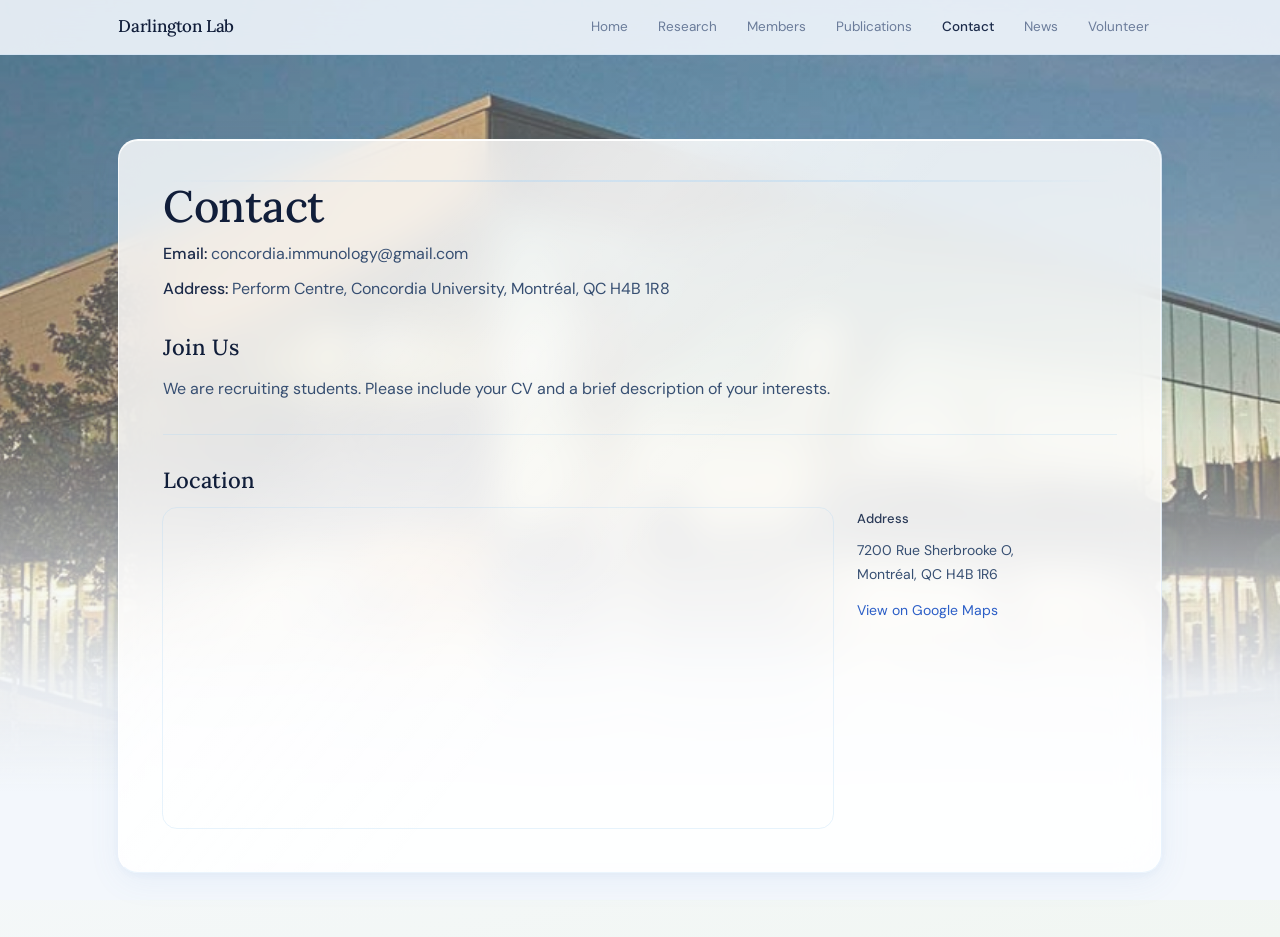
==== commit 9b58d505: "Add files via upload" ====
--- a/contact.html
+++ b/contact.html
@@ -8,606 +8,23 @@
   <link
     href="https://fonts.googleapis.com/css2?family=Lora:ital,wght@0,400;0,500;1,400&family=DM+Sans:wght@300;400;500&display=swap"
     rel="stylesheet">
-  <style>
-    *,
-    *::before,
-    *::after {
-      box-sizing: border-box;
-      margin: 0;
-      padding: 0;
-    }
-
-    body {
-      font-family: 'DM Sans', sans-serif;
-      font-weight: 400;
-      line-height: 1.72;
-      color: #1c2b4a;
-      background:
-        radial-gradient(ellipse 45% 30% at 8% 0%, rgba(186, 219, 255, 0.25) 0%, transparent 55%),
-        radial-gradient(ellipse 38% 28% at 92% 6%, rgba(200, 225, 255, 0.16) 0%, transparent 50%),
-        linear-gradient(168deg, #f0f5fb 0%, #f7f9ff 50%, #f1f6f2 100%);
-      min-height: 100vh;
-    }
-
-    /* ── full page background ── */
-    body::before {
-      content: '';
-      position: fixed;
-      inset: 0;
-      z-index: 0;
-      background-image: url('bg1.jpg');
-      background-size: cover;
-      background-position: center 10%;
-      opacity: 0.6;
-    }
-
-    /* fade bottom half of photo into plain bg color */
-    body::after {
-      content: '';
-      position: fixed;
-      inset: 0;
-      z-index: 1;
-      background: linear-gradient(to bottom,
-          transparent 0%,
-          transparent 45%,
-          rgba(243, 247, 252, 0.5) 62%,
-          rgba(243, 247, 252, 0.92) 76%,
-          rgba(243, 247, 252, 1.0) 88%);
-    }
-
-    /* everything sits above the bg layers */
-    nav,
-    .wrap {
-      position: relative;
-      z-index: 2;
-    }
-
-    .g {
-      position: relative;
-      background: rgba(255, 255, 255, 0.82);
-      backdrop-filter: blur(20px) brightness(1.02) saturate(1.06);
-      -webkit-backdrop-filter: blur(20px) brightness(1.02) saturate(1.06);
-      border-top: 1px solid rgba(255, 255, 255, 0.92);
-      border-left: 1px solid rgba(255, 255, 255, 0.72);
-      border-right: 1px solid rgba(170, 210, 245, 0.26);
-      border-bottom: 1px solid rgba(158, 200, 238, 0.20);
-      box-shadow: 0 1px 0 rgba(255, 255, 255, 0.88) inset, -1px 0 0 rgba(255, 255, 255, 0.50) inset,
-        0 8px 32px rgba(90, 140, 210, 0.08), 0 2px 8px rgba(90, 140, 210, 0.06);
-      overflow: hidden;
-    }
-
-    .g::before {
-      content: '';
-      position: absolute;
-      top: 0;
-      left: 8%;
-      right: 8%;
-      height: 1px;
-      background: rgba(255, 255, 255, 0.96);
-      pointer-events: none;
-      z-index: 9;
-    }
-
-    .g::after {
-      content: '';
-      position: absolute;
-      inset: 0;
-      background: linear-gradient(128deg, transparent 24%, rgba(255, 255, 255, 0.18) 31%, rgba(255, 255, 255, 0.22) 36%, rgba(255, 255, 255, 0.10) 42%, transparent 53%);
-      pointer-events: none;
-      z-index: 2;
-    }
-
-    .g-edge {
-      position: absolute;
-      bottom: 0;
-      left: 0;
-      right: 0;
-      height: 2px;
-      background: linear-gradient(90deg, transparent, rgba(152, 200, 240, 0.28) 25%, rgba(172, 215, 250, 0.40) 50%, rgba(152, 200, 240, 0.28) 75%, transparent);
-      pointer-events: none;
-    }
-
-    .g>* {
-      position: relative;
-      z-index: 3;
-    }
-
-    nav {
-      position: sticky;
-      top: 0;
-      z-index: 50;
-      background: rgba(245, 250, 255, 0.88);
-      backdrop-filter: blur(20px);
-      -webkit-backdrop-filter: blur(20px);
-      border-bottom: 1px solid rgba(170, 210, 245, 0.22);
-    }
-
-    .nav-inner {
-      max-width: 1100px;
-      margin: 0 auto;
-      padding: 0 28px;
-      display: flex;
-      align-items: center;
-      justify-content: space-between;
-      height: 54px;
-    }
-
-    .nav-logo {
-      font-family: 'Lora', serif;
-      font-size: 17px;
-      font-weight: 500;
-      color: #111e3a;
-      text-decoration: none;
-      letter-spacing: -0.2px;
-    }
-
-    .nav-links {
-      display: flex;
-      gap: 4px;
-    }
-
-    .nav-links a {
-      text-decoration: none;
-      font-size: 13.5px;
-      font-weight: 400;
-      color: #6b7c9a;
-      padding: 6px 13px;
-      border-radius: 8px;
-      transition: color .18s, background .18s;
-    }
-
-    .nav-links a:hover {
-      color: #1c2b4a;
-      background: rgba(255, 255, 255, 0.60);
-    }
-
-    .nav-links a.active {
-      font-weight: 500;
-      color: #1c2b4a;
-    }
-
-    .wrap {
-      max-width: 1100px;
-      margin: 0 auto;
-      padding: 32px 28px 64px;
-    }
-
-    .card {
-      border-radius: 20px;
-      padding: 40px 44px 44px;
-    }
-
-    hr {
-      border: none;
-      border-top: 1px solid rgba(170, 210, 245, 0.28);
-      margin: 32px 0;
-    }
-
-    h1 {
-      font-family: 'Lora', serif;
-      font-size: 44px;
-      font-weight: 500;
-      letter-spacing: -0.3px;
-      color: #111e3a;
-      margin: 0 0 10px;
-      line-height: 1.1;
-    }
-
-    h2 {
-      font-family: 'Lora', serif;
-      font-size: 22px;
-      font-weight: 500;
-      color: #111e3a;
-      margin: 32px 0 14px;
-      line-height: 1.2;
-    }
-
-    h2:first-of-type {
-      margin-top: 0;
-    }
-
-    h3 {
-      font-family: 'DM Sans', sans-serif;
-      font-size: 13px;
-      font-weight: 500;
-      color: #2a3a58;
-      margin: 0 0 8px;
-    }
-
-    p {
-      font-size: 16px;
-      margin: 7px 0;
-      color: #374f72;
-    }
-
-    strong {
-      font-weight: 500;
-      color: #1c2b4a;
-    }
-
-    a {
-      color: #2b5ec7;
-      text-decoration: none;
-      transition: color .18s;
-    }
-
-    a:hover {
-      color: #1a3fa0;
-    }
-
-    ul {
-      margin: 10px 0 0 22px;
-      font-size: 16px;
-      color: #374f72;
-    }
-
-    li {
-      margin-bottom: 7px;
-    }
-
-    .news-list {
-      list-style: none;
-      padding: 0;
-      margin: 0;
-    }
-
-    .news-list li {
-      display: flex;
-      gap: 22px;
-      padding: 13px 0;
-      border-bottom: 1px solid rgba(170, 210, 245, 0.22);
-    }
-
-    .news-list li:last-child {
-      border-bottom: none;
-    }
-
-    .news-date {
-      font-size: 13px;
-      font-weight: 400;
-      min-width: 74px;
-      color: #7a9acc;
-      padding-top: 2px;
-    }
-
-    .news-text {
-      font-size: 15px;
-      color: #2e3f5c;
-    }
-
-    .news-text em {
-      font-style: italic;
-      color: #1c2b4a;
-    }
-
-    .grid {
-      display: grid;
-      grid-template-columns: repeat(3, 1fr);
-      gap: 14px;
-    }
-
-    .member-card {
-      border-radius: 14px;
-      padding: 24px 18px;
-      text-align: center;
-      background: rgba(255, 255, 255, 0.55);
-      border-top: 1px solid rgba(255, 255, 255, 0.90);
-      border-left: 1px solid rgba(255, 255, 255, 0.68);
-      border-right: 1px solid rgba(170, 210, 245, 0.22);
-      border-bottom: 1px solid rgba(158, 200, 238, 0.18);
-      box-shadow: 0 1px 0 rgba(255, 255, 255, 0.80) inset;
-      position: relative;
-      overflow: hidden;
-    }
-
-    .member-card::before {
-      content: '';
-      position: absolute;
-      top: 0;
-      left: 8%;
-      right: 8%;
-      height: 1px;
-      background: rgba(255, 255, 255, 0.90);
-      pointer-events: none;
-    }
-
-    .member-card>* {
-      position: relative;
-      z-index: 2;
-    }
-
-    .member-card img {
-      width: 90px;
-      height: 90px;
-      border-radius: 50%;
-      object-fit: cover;
-      display: block;
-      margin: 0 auto 14px;
-      border: 1px solid rgba(255, 255, 255, 0.72);
-      box-shadow: 0 3px 14px rgba(80, 130, 210, 0.12);
-    }
-
-    .member-card h3 {
-      font-size: 15px;
-      font-weight: 500;
-      color: #1c2b4a;
-      margin: 0 0 4px;
-    }
-
-    .member-card .role {
-      font-size: 13px;
-      color: #6b7c9a;
-      margin: 0;
-    }
-
-    .member-card .field {
-      font-size: 12px;
-      color: #9ab0cc;
-      margin: 3px 0 0;
-    }
-
-    .pub-year {
-      font-family: 'Lora', serif;
-      font-size: 19px;
-      font-weight: 500;
-      color: #111e3a;
-      margin: 28px 0 10px;
-    }
-
-    .pub-year:first-of-type {
-      margin-top: 0;
-    }
-
-    .pub-list {
-      list-style: none;
-      padding: 0;
-      margin: 0;
-    }
-
-    .pub-list li {
-      font-size: 15px;
-      color: #374f72;
-      line-height: 1.65;
-      padding: 10px 0 10px 16px;
-      border-bottom: 1px solid rgba(170, 210, 245, 0.18);
-      position: relative;
-    }
-
-    .pub-list li:last-child {
-      border-bottom: none;
-    }
-
-    .pub-list li::before {
-      content: '';
-      position: absolute;
-      left: 0;
-      top: 19px;
-      width: 4px;
-      height: 4px;
-      border-radius: 50%;
-      background: rgba(120, 170, 230, 0.5);
-    }
-
-    .pub-list li em {
-      font-style: italic;
-    }
-
-    .pub-list a {
-      font-size: 13px;
-      color: #2b5ec7;
-      margin-left: 6px;
-    }
-
-    .location-wrap {
-      display: flex;
-      gap: 24px;
-      align-items: flex-start;
-      flex-wrap: wrap;
-    }
-
-    .map-box {
-      flex: 1 1 600px;
-      min-width: 300px;
-    }
-
-    .map-box iframe {
-      width: 100%;
-      height: 320px;
-      border: 0;
-      display: block;
-      border-radius: 14px;
-      outline: 1px solid rgba(170, 210, 245, 0.28);
-    }
-
-    .addr-box {
-      flex: 0 1 260px;
-      min-width: 200px;
-    }
-
-    .addr-box h3 {
-      margin: 0 0 8px;
-    }
-
-    .addr-box p {
-      font-size: 14px;
-      color: #374f72;
-      margin: 0 0 12px;
-    }
-
-    /* technique tags */
-    .tags {
-      display: flex;
-      flex-wrap: wrap;
-      gap: 8px;
-      margin-top: 12px;
-    }
-
-    .tag {
-      font-size: 13px;
-      font-weight: 400;
-      color: #2e4a7a;
-      background: rgba(210, 228, 255, 0.45);
-      border: 1px solid rgba(170, 210, 245, 0.50);
-      border-radius: 6px;
-      padding: 5px 13px;
-    }
-
-    /* volunteer box */
-    .volunteer-box {
-      background: rgba(230, 242, 255, 0.45);
-      border: 1px solid rgba(150, 200, 245, 0.40);
-      border-radius: 14px;
-      padding: 28px 32px;
-      margin-top: 4px;
-    }
-
-    .volunteer-box h3 {
-      font-family: 'Lora', serif;
-      font-size: 18px;
-      font-weight: 500;
-      color: #111e3a;
-      margin: 0 0 12px;
-    }
-
-    .volunteer-box p {
-      font-size: 15px;
-      color: #374f72;
-      margin: 0 0 10px;
-    }
-
-    .volunteer-box ul {
-      margin: 10px 0 10px 22px;
-      font-size: 15px;
-      color: #374f72;
-    }
-
-    .volunteer-box li {
-      margin-bottom: 6px;
-    }
-
-    .volunteer-box .contact-line {
-      font-size: 15px;
-      color: #374f72;
-      margin-top: 14px;
-    }
-
-    .volunteer-box {
-      border-radius: 14px;
-      padding: 28px 28px 24px;
-      margin-top: 4px;
-      background: rgba(235, 245, 255, 0.45);
-      border-top: 1px solid rgba(255, 255, 255, 0.90);
-      border-left: 1px solid rgba(255, 255, 255, 0.68);
-      border-right: 1px solid rgba(170, 210, 245, 0.25);
-      border-bottom: 1px solid rgba(158, 200, 238, 0.20);
-      box-shadow: 0 1px 0 rgba(255, 255, 255, 0.80) inset;
-      position: relative;
-      overflow: hidden;
-    }
-
-    .volunteer-box::before {
-      content: '';
-      position: absolute;
-      top: 0;
-      left: 8%;
-      right: 8%;
-      height: 1px;
-      background: rgba(255, 255, 255, 0.90);
-      pointer-events: none;
-    }
-
-    .volunteer-box>* {
-      position: relative;
-      z-index: 2;
-    }
-
-    .volunteer-box h3 {
-      font-size: 18px;
-      font-family: 'Lora', serif;
-      font-weight: 500;
-      color: #111e3a;
-      margin: 0 0 6px;
-    }
-
-    .volunteer-box .vol-sub {
-      font-size: 13px;
-      color: #7a9acc;
-      margin: 0 0 16px;
-      font-style: italic;
-    }
-
-    .volunteer-box p {
-      font-size: 15px;
-      color: #374f72;
-      margin-bottom: 12px;
-    }
-
-    .volunteer-box ul {
-      font-size: 15px;
-      color: #374f72;
-      margin: 8px 0 16px 20px;
-    }
-
-    .volunteer-box li {
-      margin-bottom: 6px;
-    }
-
-    .vol-email {
-      display: inline-block;
-      margin-top: 4px;
-      font-size: 14px;
-      font-weight: 500;
-      color: #2b5ec7;
-    }
-  </style>
+  <link rel="stylesheet" href="style.css">
 </head>
 
 <body>
-  <nav>
-    <div class="nav-inner">
-      <a class="nav-logo" href="index.html">Darlington Lab</a>
-      <div class="nav-links"><a href="index.html">Home</a>
-        <a href="research.html">Research</a>
-        <a href="research.html">Research</a>
-        <a href="members.html">Members</a>
-        <a href="publications.html">Publications</a>
-        <a class="active" href="contact.html">Contact</a>
-        <a href="news.html">News</a>
-      </div>
-    </div>
-  </nav>
+  <div id="nav-placeholder"></div>
+  <script src="nav.js"></script>
+  <script>renderNav('contact.html')</script>
   <div class="wrap">
     <div class="card g">
       <div class="g-edge"></div>
 
       <h1>Contact</h1>
-      <p style="margin-top:8px;"><strong>Email:</strong> lab@example.edu</p>
+      <p style="margin-top:8px;"><strong>Email:</strong> concordia.immunology@gmail.com</p>
       <p><strong>Address:</strong> Perform Centre, Concordia University, Montréal, QC H4B 1R8</p>
 
       <h2 style="margin-top:32px;">Join Us</h2>
       <p>We are recruiting students. Please include your CV and a brief description of your interests.</p>
-
-      <hr />
-
-      <h2>Volunteer Recruitment</h2>
-      <div class="volunteer-box">
-        <h3>Study Participants Wanted</h3>
-        <p class="vol-sub">Study title: "Hormonal Regulation of T Cell Genomics"</p>
-        <p>The Darlington Laboratory in the Department of Health, Kinesiology &amp; Applied Physiology at Concordia
-          University is seeking participants. The goal of the study is to understand how hormones influence the immune
-          cells which play an important role in health. The study consists of one visit of approximately 30 minutes. You
-          will be asked to give a small amount of blood. Refreshments will be provided.</p>
-        <p><strong>Participants should:</strong></p>
-        <ul>
-          <li>Be at least 18 years old</li>
-          <li>Be comfortable with blood draws and needles</li>
-          <li>Not be taking any prescription medications that affect blood pressure or immune function</li>
-          <li>Have no chronic medical conditions (autoimmune disease, cancer, lung or heart disease)</li>
-          <li>Have no vaccinations (including flu shots) or consume recreational drugs within the past 2 weeks</li>
-        </ul>
-        <p>If you or anyone you know fulfills these requirements please contact:</p>
-        <a class="vol-email" href="mailto:concordia.immunology@gmail.com">concordia.immunology@gmail.com</a>
-      </div>
 
       <hr />
 
--- a/style.css
+++ b/style.css
@@ -0,0 +1,603 @@
+/* ── Reset ── */
+*,
+*::before,
+*::after {
+  box-sizing: border-box;
+  margin: 0;
+  padding: 0;
+}
+
+/* ── Base ── */
+body {
+  font-family: 'DM Sans', sans-serif;
+  font-weight: 400;
+  line-height: 1.72;
+  color: #1c2b4a;
+  background:
+    radial-gradient(ellipse 45% 30% at 8% 0%, rgba(186, 219, 255, 0.25) 0%, transparent 55%),
+    radial-gradient(ellipse 38% 28% at 92% 6%, rgba(200, 225, 255, 0.16) 0%, transparent 50%),
+    linear-gradient(168deg, #f0f5fb 0%, #f7f9ff 50%, #f1f6f2 100%);
+  min-height: 100vh;
+}
+
+/* ── Full page background photo ── */
+body::before {
+  content: '';
+  position: fixed;
+  inset: 0;
+  z-index: 0;
+  background-image: url('images/bg1.jpg');
+  background-size: cover;
+  background-position: center 10%;
+  opacity: 0.68;
+}
+
+/* Fade bottom half of photo into plain bg */
+body::after {
+  content: '';
+  position: fixed;
+  inset: 0;
+  z-index: 1;
+  background: linear-gradient(to bottom,
+      transparent 0%,
+      transparent 45%,
+      rgba(243, 247, 252, 0.5) 62%,
+      rgba(243, 247, 252, 0.92) 76%,
+      rgba(243, 247, 252, 1.0) 88%);
+}
+
+/* Everything sits above the bg layers */
+nav,
+.wrap {
+  position: relative;
+  z-index: 2;
+}
+
+/* ── Glassmorphism card ── */
+.g {
+  position: relative;
+  background: rgba(255, 255, 255, 0.82);
+  backdrop-filter: blur(20px) brightness(1.02) saturate(1.06);
+  -webkit-backdrop-filter: blur(20px) brightness(1.02) saturate(1.06);
+  border-top: 1px solid rgba(255, 255, 255, 0.92);
+  border-left: 1px solid rgba(255, 255, 255, 0.72);
+  border-right: 1px solid rgba(170, 210, 245, 0.26);
+  border-bottom: 1px solid rgba(158, 200, 238, 0.20);
+  box-shadow: 0 1px 0 rgba(255, 255, 255, 0.88) inset, -1px 0 0 rgba(255, 255, 255, 0.50) inset,
+    0 8px 32px rgba(90, 140, 210, 0.08), 0 2px 8px rgba(90, 140, 210, 0.06);
+  overflow: hidden;
+}
+
+.g::before {
+  content: '';
+  position: absolute;
+  top: 0;
+  left: 8%;
+  right: 8%;
+  height: 1px;
+  background: rgba(255, 255, 255, 0.96);
+  pointer-events: none;
+  z-index: 9;
+}
+
+.g::after {
+  content: '';
+  position: absolute;
+  inset: 0;
+  background: linear-gradient(128deg, transparent 24%, rgba(255, 255, 255, 0.18) 31%, rgba(255, 255, 255, 0.22) 36%, rgba(255, 255, 255, 0.10) 42%, transparent 53%);
+  pointer-events: none;
+  z-index: 2;
+}
+
+.g-edge {
+  position: absolute;
+  bottom: 0;
+  left: 0;
+  right: 0;
+  height: 2px;
+  background: linear-gradient(90deg, transparent, rgba(152, 200, 240, 0.28) 25%, rgba(172, 215, 250, 0.40) 50%, rgba(152, 200, 240, 0.28) 75%, transparent);
+  pointer-events: none;
+}
+
+.g>* {
+  position: relative;
+  z-index: 3;
+}
+
+/* ── Nav ── */
+nav {
+  position: sticky;
+  top: 0;
+  z-index: 50;
+  background: rgba(245, 250, 255, 0.88);
+  backdrop-filter: blur(20px);
+  -webkit-backdrop-filter: blur(20px);
+  border-bottom: 1px solid rgba(170, 210, 245, 0.22);
+}
+
+.nav-inner {
+  max-width: 1100px;
+  margin: 0 auto;
+  padding: 0 28px;
+  display: flex;
+  align-items: center;
+  justify-content: space-between;
+  height: 54px;
+}
+
+.nav-logo {
+  font-family: 'Lora', serif;
+  font-size: 17px;
+  font-weight: 500;
+  color: #111e3a;
+  text-decoration: none;
+  letter-spacing: -0.2px;
+}
+
+.nav-links {
+  display: flex;
+  gap: 4px;
+}
+
+.nav-links a {
+  text-decoration: none;
+  font-size: 13.5px;
+  font-weight: 400;
+  color: #6b7c9a;
+  padding: 6px 13px;
+  border-radius: 8px;
+  transition: color .18s, background .18s;
+}
+
+.nav-links a:hover {
+  color: #1c2b4a;
+  background: rgba(255, 255, 255, 0.60);
+}
+
+.nav-links a.active {
+  font-weight: 500;
+  color: #1c2b4a;
+}
+
+/* ── Layout ── */
+.wrap {
+  max-width: 1100px;
+  margin: 0 auto;
+  padding: 84px 28px 64px;
+}
+
+.card {
+  border-radius: 20px;
+  padding: 40px 44px 44px;
+}
+
+/* ── Typography ── */
+h1 {
+  font-family: 'Lora', serif;
+  font-size: 44px;
+  font-weight: 500;
+  letter-spacing: -0.3px;
+  color: #111e3a;
+  margin: 0 0 10px;
+  line-height: 1.1;
+}
+
+h2 {
+  font-family: 'Lora', serif;
+  font-size: 22px;
+  font-weight: 500;
+  color: #111e3a;
+  margin: 0 0 14px;
+  line-height: 1.2;
+}
+
+h3 {
+  font-family: 'DM Sans', sans-serif;
+  font-size: 13px;
+  font-weight: 500;
+  color: #2a3a58;
+  margin: 0 0 8px;
+}
+
+p {
+  font-size: 16px;
+  margin: 7px 0;
+  color: #374f72;
+}
+
+strong {
+  font-weight: 500;
+  color: #1c2b4a;
+}
+
+a {
+  color: #2b5ec7;
+  text-decoration: none;
+  transition: color .18s;
+}
+
+a:hover {
+  color: #1a3fa0;
+}
+
+ul {
+  margin: 10px 0 0 22px;
+  font-size: 16px;
+  color: #374f72;
+}
+
+li {
+  margin-bottom: 7px;
+}
+
+hr {
+  border: none;
+  border-top: 1px solid rgba(170, 210, 245, 0.28);
+  margin: 32px 0;
+}
+
+.sec-label {
+  font-size: 10.5px;
+  font-weight: 500;
+  letter-spacing: 2px;
+  text-transform: uppercase;
+  color: #9ab0cc;
+  margin-bottom: 14px;
+}
+
+/* ── News ── */
+.news-list {
+  list-style: none;
+  padding: 0;
+  margin: 0;
+}
+
+.news-list li {
+  display: flex;
+  gap: 22px;
+  padding: 13px 0;
+  border-bottom: 1px solid rgba(170, 210, 245, 0.22);
+}
+
+.news-list li:last-child {
+  border-bottom: none;
+}
+
+.news-date {
+  font-size: 13px;
+  font-weight: 400;
+  min-width: 74px;
+  color: #7a9acc;
+  padding-top: 2px;
+}
+
+.news-text {
+  font-size: 15px;
+  color: #2e3f5c;
+}
+
+.news-text em {
+  font-style: italic;
+  color: #1c2b4a;
+}
+
+/* ── Members grid ── */
+.grid {
+  display: grid;
+  grid-template-columns: repeat(3, 1fr);
+  gap: 14px;
+}
+
+.member-card {
+  border-radius: 14px;
+  padding: 24px 18px;
+  text-align: center;
+  background: rgba(255, 255, 255, 0.55);
+  border-top: 1px solid rgba(255, 255, 255, 0.90);
+  border-left: 1px solid rgba(255, 255, 255, 0.68);
+  border-right: 1px solid rgba(170, 210, 245, 0.22);
+  border-bottom: 1px solid rgba(158, 200, 238, 0.18);
+  box-shadow: 0 1px 0 rgba(255, 255, 255, 0.80) inset;
+  position: relative;
+  overflow: hidden;
+}
+
+.member-card::before {
+  content: '';
+  position: absolute;
+  top: 0;
+  left: 8%;
+  right: 8%;
+  height: 1px;
+  background: rgba(255, 255, 255, 0.90);
+  pointer-events: none;
+}
+
+.member-card>* {
+  position: relative;
+  z-index: 2;
+}
+
+.member-card img {
+  width: 90px;
+  height: 90px;
+  border-radius: 50%;
+  object-fit: cover;
+  display: block;
+  margin: 0 auto 14px;
+  border: 1px solid rgba(255, 255, 255, 0.72);
+  box-shadow: 0 3px 14px rgba(80, 130, 210, 0.12);
+}
+
+.member-card h3 {
+  font-size: 15px;
+  font-weight: 500;
+  color: #1c2b4a;
+  margin: 0 0 4px;
+}
+
+.member-card .role {
+  font-size: 13px;
+  color: #6b7c9a;
+  margin: 0;
+}
+
+.member-card .field {
+  font-size: 12px;
+  color: #9ab0cc;
+  margin: 3px 0 0;
+}
+
+/* ── Publications ── */
+.pub-year {
+  font-family: 'Lora', serif;
+  font-size: 19px;
+  font-weight: 500;
+  color: #111e3a;
+  margin: 28px 0 10px;
+}
+
+.pub-year:first-of-type {
+  margin-top: 0;
+}
+
+.pub-list {
+  list-style: none;
+  padding: 0;
+  margin: 0;
+}
+
+.pub-list li {
+  font-size: 15px;
+  color: #374f72;
+  line-height: 1.65;
+  padding: 10px 0 10px 16px;
+  border-bottom: 1px solid rgba(170, 210, 245, 0.18);
+  position: relative;
+}
+
+.pub-list li:last-child {
+  border-bottom: none;
+}
+
+.pub-list li::before {
+  content: '';
+  position: absolute;
+  left: 0;
+  top: 19px;
+  width: 4px;
+  height: 4px;
+  border-radius: 50%;
+  background: rgba(120, 170, 230, 0.5);
+}
+
+.pub-list li em {
+  font-style: italic;
+}
+
+.pub-list a {
+  font-size: 13px;
+  color: #2b5ec7;
+  margin-left: 6px;
+}
+
+/* ── Contact / Location ── */
+.location-wrap {
+  display: flex;
+  gap: 24px;
+  align-items: flex-start;
+  flex-wrap: wrap;
+}
+
+.map-box {
+  flex: 1 1 600px;
+  min-width: 300px;
+}
+
+.map-box iframe {
+  width: 100%;
+  height: 320px;
+  border: 0;
+  display: block;
+  border-radius: 14px;
+  outline: 1px solid rgba(170, 210, 245, 0.28);
+}
+
+.addr-box {
+  flex: 0 1 260px;
+  min-width: 200px;
+}
+
+.addr-box h3 {
+  margin: 0 0 8px;
+}
+
+.addr-box p {
+  font-size: 14px;
+  color: #374f72;
+  margin: 0 0 12px;
+}
+
+/* ── Research technique chips ── */
+.tag-grid {
+  display: grid;
+  grid-template-columns: repeat(auto-fill, minmax(200px, 1fr));
+  gap: 12px;
+  margin-top: 4px;
+}
+
+.tag-chip {
+  border-radius: 12px;
+  padding: 14px 18px;
+  background: rgba(255, 255, 255, 0.55);
+  border-top: 1px solid rgba(255, 255, 255, 0.90);
+  border-left: 1px solid rgba(255, 255, 255, 0.68);
+  border-right: 1px solid rgba(170, 210, 245, 0.22);
+  border-bottom: 1px solid rgba(158, 200, 238, 0.18);
+  box-shadow: 0 1px 0 rgba(255, 255, 255, 0.80) inset;
+  position: relative;
+  overflow: hidden;
+}
+
+.tag-chip::before {
+  content: '';
+  position: absolute;
+  top: 0;
+  left: 8%;
+  right: 8%;
+  height: 1px;
+  background: rgba(245, 255, 255, 0.90);
+  pointer-events: none;
+}
+
+.tag-chip::after {
+  content: '';
+  position: absolute;
+  inset: 0;
+  background: linear-gradient(128deg, transparent 24%, rgba(235, 255, 255, 0.18) 31%, rgba(240, 255, 255, 0.22) 36%, rgba(245, 255, 255, 0.10) 42%, transparent 53%);
+  pointer-events: none;
+  z-index: 1;
+}
+
+.tag-chip>* {
+  position: relative;
+  z-index: 2;
+}
+
+.chip-name {
+  font-size: 15px;
+  font-weight: 500;
+  color: #1c2b4a;
+  margin-bottom: 3px;
+}
+
+.chip-sub {
+  font-size: 12px;
+  color: #7a9acc;
+}
+
+/* ── Tags ── */
+.tags {
+  display: flex;
+  flex-wrap: wrap;
+  gap: 8px;
+  margin-top: 12px;
+}
+
+.tag {
+  font-size: 13px;
+  font-weight: 400;
+  color: #2e4a7a;
+  background: rgba(210, 228, 255, 0.45);
+  border: 1px solid rgba(170, 210, 245, 0.50);
+  border-radius: 6px;
+  padding: 5px 13px;
+}
+
+/* ── Alumni list ── */
+.alumni-list {
+  list-style: none;
+  padding: 0;
+  margin: 0;
+}
+
+.alumni-list li {
+  font-size: 15px;
+  color: #374f72;
+  padding: 10px 0;
+  border-bottom: 1px solid rgba(170, 210, 245, 0.20);
+}
+
+.alumni-list li:last-child {
+  border-bottom: none;
+}
+
+/* ── Volunteer ── */
+.volunteer-box {
+  border-radius: 14px;
+  padding: 28px 28px 24px;
+  margin-top: 4px;
+  background: rgba(235, 245, 255, 0.45);
+  border-top: 1px solid rgba(255, 255, 255, 0.90);
+  border-left: 1px solid rgba(255, 255, 255, 0.68);
+  border-right: 1px solid rgba(170, 210, 245, 0.25);
+  border-bottom: 1px solid rgba(158, 200, 238, 0.20);
+  box-shadow: 0 1px 0 rgba(255, 255, 255, 0.80) inset;
+  position: relative;
+  overflow: hidden;
+}
+
+.volunteer-box::before {
+  content: '';
+  position: absolute;
+  top: 0;
+  left: 8%;
+  right: 8%;
+  height: 1px;
+  background: rgba(255, 255, 255, 0.90);
+  pointer-events: none;
+}
+
+.volunteer-box>* {
+  position: relative;
+  z-index: 2;
+}
+
+.volunteer-box h3 {
+  font-size: 18px;
+  font-family: 'Lora', serif;
+  font-weight: 500;
+  color: #111e3a;
+  margin: 0 0 6px;
+}
+
+.volunteer-box .vol-sub {
+  font-size: 13px;
+  color: #7a9acc;
+  margin: 0 0 16px;
+  font-style: italic;
+}
+
+.volunteer-box p {
+  font-size: 15px;
+  color: #374f72;
+  margin-bottom: 12px;
+}
+
+.volunteer-box ul {
+  font-size: 15px;
+  color: #374f72;
+  margin: 8px 0 16px 20px;
+}
+
+.volunteer-box li {
+  margin-bottom: 6px;
+}
+
+.vol-email {
+  display: inline-block;
+  margin-top: 4px;
+  font-size: 14px;
+  font-weight: 500;
+  color: #2b5ec7;
+}
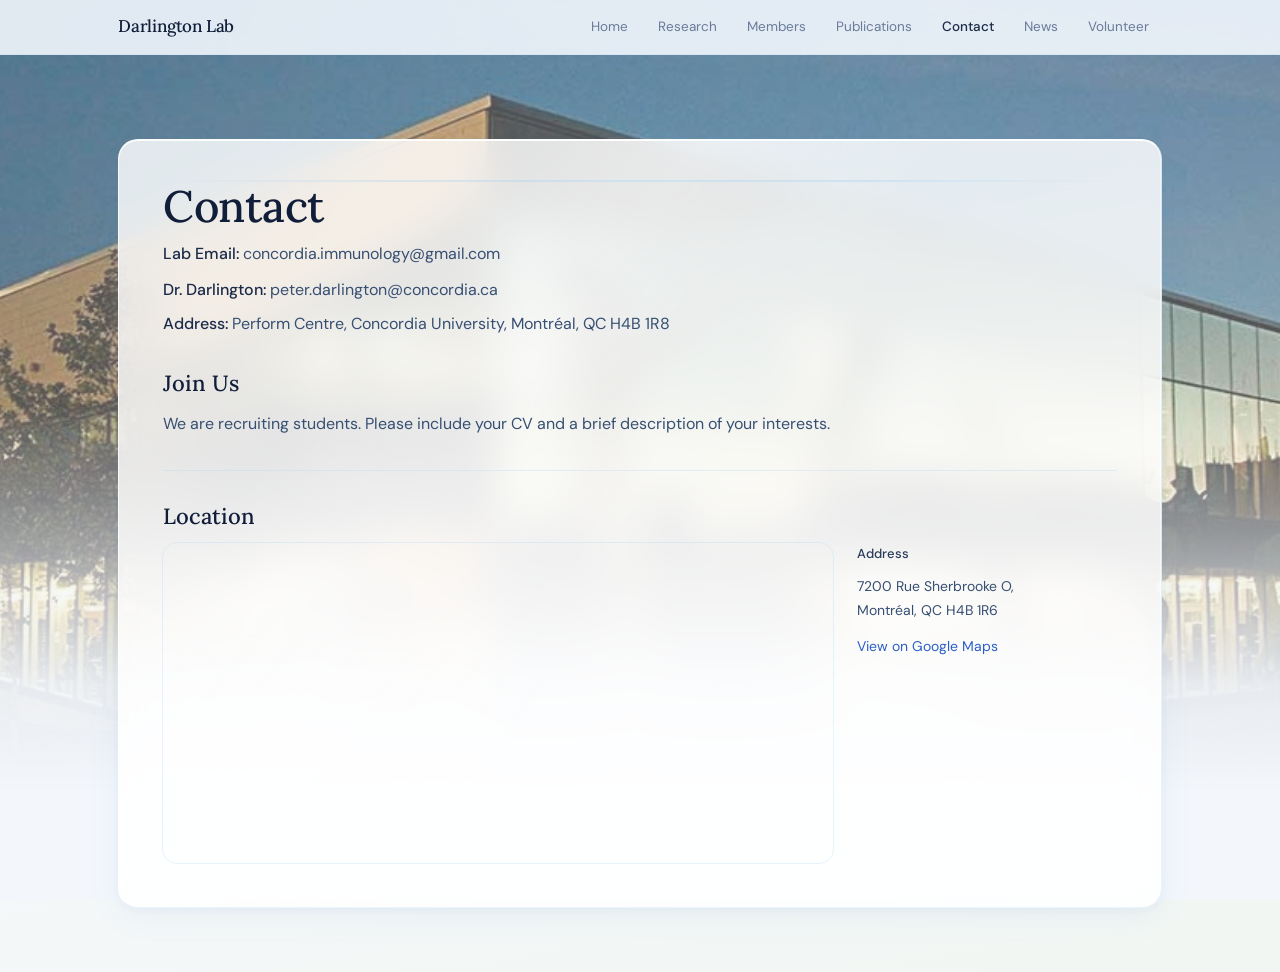
==== commit cec917b3: "add email, vol content" ====
--- a/contact.html
+++ b/contact.html
@@ -20,7 +20,8 @@
       <div class="g-edge"></div>
 
       <h1>Contact</h1>
-      <p style="margin-top:8px;"><strong>Email:</strong> concordia.immunology@gmail.com</p>
+      <p style="margin-top:8px;"><strong>Lab Email:</strong> concordia.immunology@gmail.com</p>
+      <p style="margin-top:8px;"><strong>Dr. Darlington:</strong> peter.darlington@concordia.ca</p>
       <p><strong>Address:</strong> Perform Centre, Concordia University, Montréal, QC H4B 1R8</p>
 
       <h2 style="margin-top:32px;">Join Us</h2>
